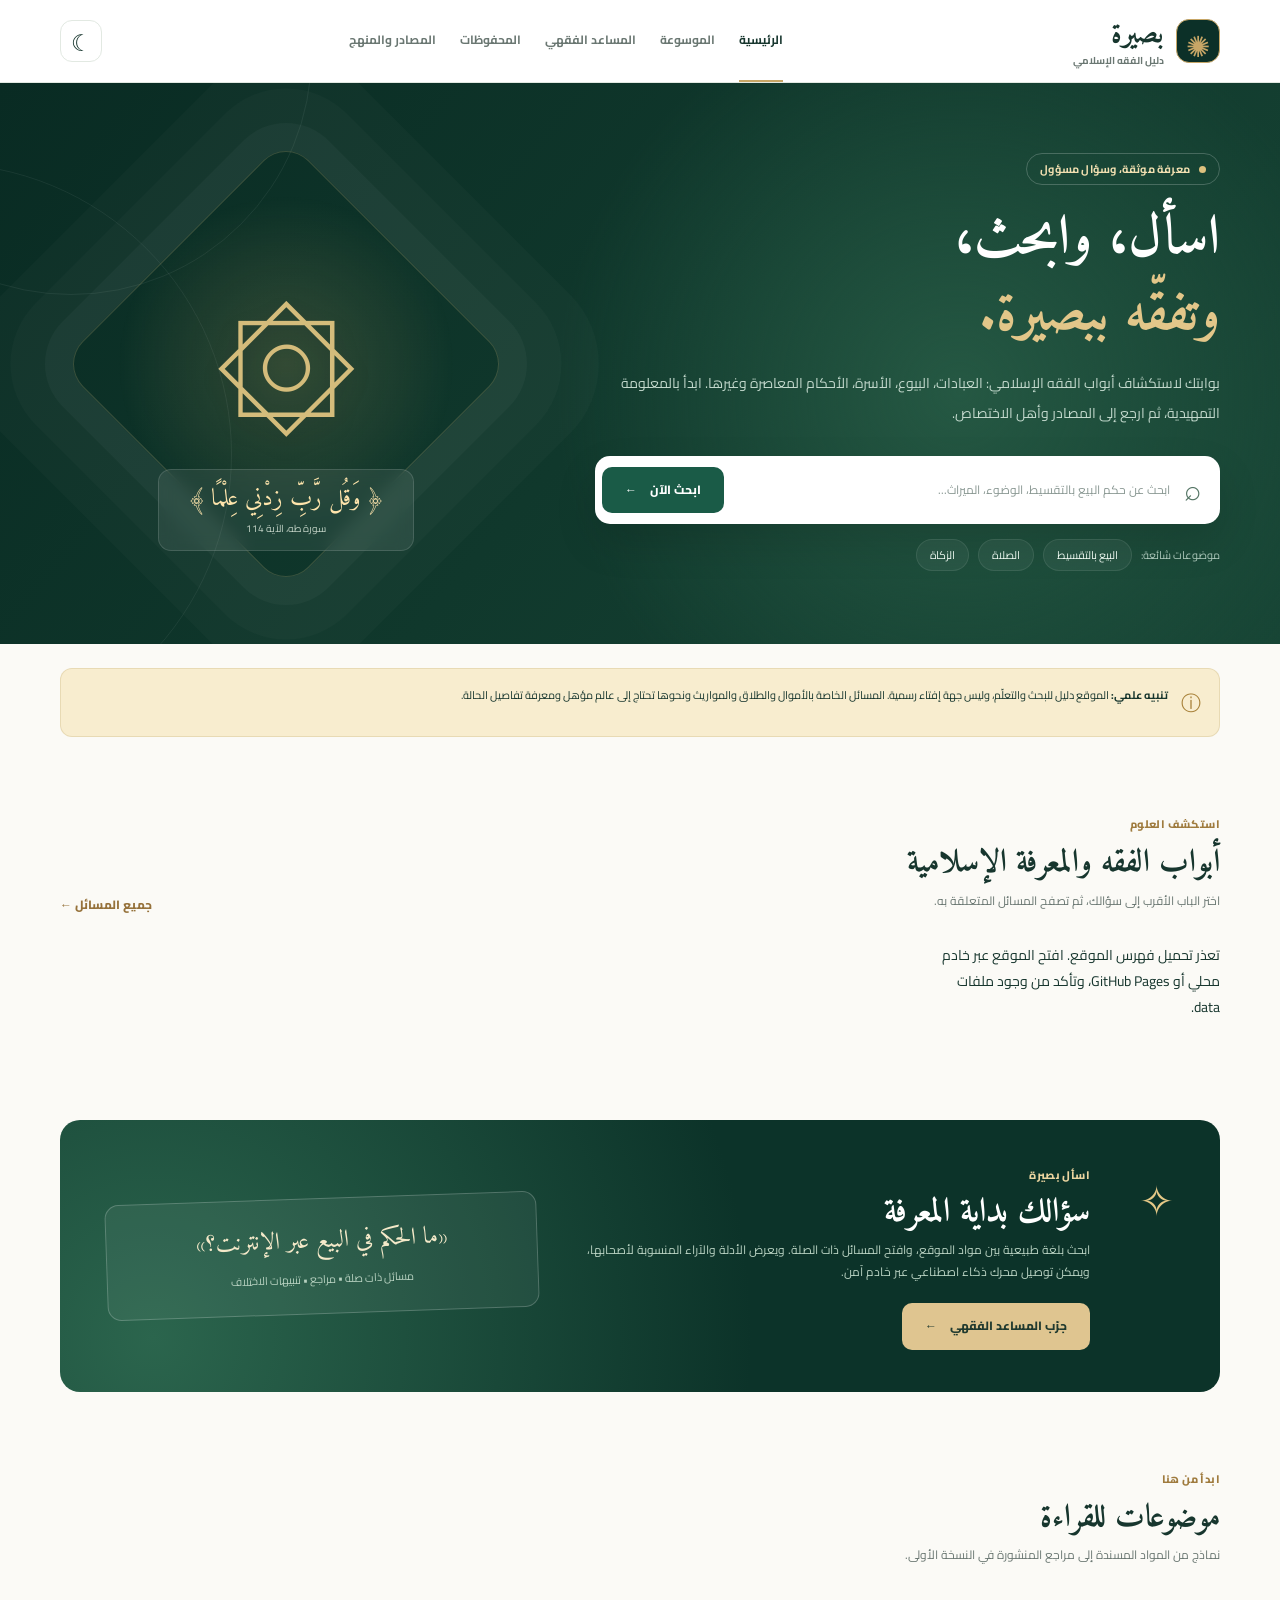
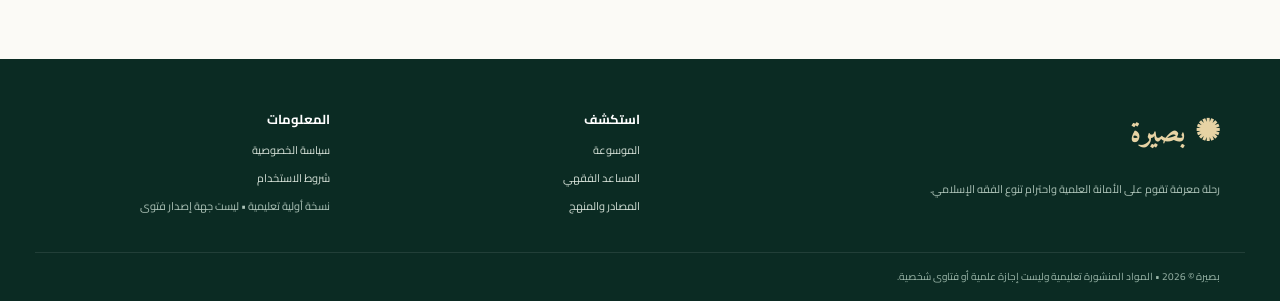
==== index.html @ 68ca1764 "Add files via upload" ====
<!doctype html>
<html lang="ar" dir="rtl">
<head>
  <meta charset="utf-8">
  <meta name="viewport" content="width=device-width,initial-scale=1,viewport-fit=cover">
  <meta name="description" content="بصيرة: فهرس معرفي منظم للمسائل الفقهية الإسلامية مع بحث ومساعد يستند إلى مواد الموقع، ومراجع للبحث العلمي.">
  <meta name="theme-color" content="#0c3028">
  <title>بصيرة | دليل الفقه الإسلامي</title>
  <link rel="icon" href="favicon.svg" type="image/svg+xml">
  <link rel="stylesheet" href="styles.css">
  <script src="config.js"></script>
  <script src="app.js" defer></script>
</head>
<body>
  <a class="skip" href="#main">انتقل للمحتوى</a>
  <header class="site-header">
    <div class="container header-inner">
      <a class="brand" href="#/home" aria-label="بصيرة، الصفحة الرئيسية"><span class="brand-symbol">✺</span><span class="brand-copy"><strong>بصيرة</strong><small>دليل الفقه الإسلامي</small></span></a>
      <nav class="desktop-nav" aria-label="القائمة الرئيسية">
        <a href="#/home" data-nav="home" class="active">الرئيسية</a>
        <a href="#/library" data-nav="library">الموسوعة</a>
        <a href="#/assistant" data-nav="assistant">المساعد الفقهي</a>
        <a href="#/bookmarks" data-nav="bookmarks">المحفوظات</a>
        <a href="#/references" data-nav="references">المصادر والمنهج</a>
      </nav>
      <div class="header-actions"><button id="themeToggle" class="icon-button" aria-label="تغيير المظهر" title="تغيير المظهر">☾</button><button id="mobileToggle" class="icon-button mobile-only" aria-label="فتح القائمة" aria-expanded="false">☰</button></div>
    </div>
    <nav id="mobileNav" class="mobile-nav container" aria-label="قائمة الهاتف" hidden>
      <a href="#/home">الرئيسية</a><a href="#/library">الموسوعة</a><a href="#/assistant">المساعد الفقهي</a><a href="#/bookmarks">المحفوظات</a><a href="#/references">المصادر والمنهج</a>
    </nav>
  </header>
  <main id="main" tabindex="-1">
    <section data-page="home">
      <div class="hero"><div class="container hero-layout"><div class="hero-copy">
        <div class="eyebrow"><span class="eyebrow-dot"></span> معرفة موثقة، وسؤال مسؤول</div>
        <h1>اسأل، وابحث، <span>وتفقّه ببصيرة.</span></h1>
        <p>بوابتك لاستكشاف أبواب الفقه الإسلامي: العبادات، البيوع، الأسرة، الأحكام المعاصرة وغيرها. ابدأ بالمعلومة التمهيدية، ثم ارجع إلى المصادر وأهل الاختصاص.</p>
        <form id="heroSearchForm" class="hero-search" role="search"><span class="search-mark">⌕</span><input id="heroSearch" placeholder="ابحث عن حكم البيع بالتقسيط، الوضوء، الميراث..." aria-label="البحث في المسائل"><button type="submit" class="button primary">ابحث الآن <span aria-hidden="true">←</span></button></form>
        <div class="hero-chips"><span>موضوعات شائعة:</span><button data-query="البيع بالتقسيط">البيع بالتقسيط</button><button data-query="الصلاة">الصلاة</button><button data-query="الزكاة">الزكاة</button></div>
      </div><div class="hero-art" aria-hidden="true"><div class="art-ornament"><div class="art-inner">۞</div></div><div class="art-verse"><span>﴿ وَقُل رَّبِّ زِدْنِي عِلْمًا ﴾</span><small>سورة طه، الآية 114</small></div></div></div></div>
      <div class="container">
        <div class="notice-banner"><span class="notice-icon">ⓘ</span><p><strong>تنبيه علمي:</strong> الموقع دليل للبحث والتعلّم، وليس جهة إفتاء رسمية. المسائل الخاصة بالأموال والطلاق والمواريث ونحوها تحتاج إلى عالم مؤهل ومعرفة تفاصيل الحالة.</p></div>
        <section class="section-pad" aria-labelledby="categoryTitle"><div class="section-head"><div><span class="section-kicker">استكشف العلوم</span><h2 id="categoryTitle">أبواب الفقه والمعرفة الإسلامية</h2><p>اختر الباب الأقرب إلى سؤالك، ثم تصفح المسائل المتعلقة به.</p></div><a class="text-link" href="#/library">جميع المسائل <span aria-hidden="true">←</span></a></div><div id="homeCategories" class="category-grid"></div></section>
        <section class="assistant-promo"><div class="promo-icon">✧</div><div><span class="section-kicker light">اسأل بصيرة</span><h2>سؤالك بداية المعرفة</h2><p>ابحث بلغة طبيعية بين مواد الموقع، وافتح المسائل ذات الصلة. ويعرض الأدلة والآراء المنسوبة لأصحابها، ويمكن توصيل محرك ذكاء اصطناعي عبر خادم آمن.</p><a href="#/assistant" class="button light-button">جرّب المساعد الفقهي <span aria-hidden="true">←</span></a></div><div class="promo-quote">«ما الحكم في البيع عبر الإنترنت؟»<div>مسائل ذات صلة • مراجع • تنبيهات الاختلاف</div></div></section>
        <section class="section-pad"><div class="section-head"><div><span class="section-kicker">ابدأ من هنا</span><h2>موضوعات للقراءة</h2><p>نماذج من المواد المسندة إلى مراجع المنشورة في النسخة الأولى.</p></div></div><div id="featuredTopics" class="topic-grid"></div></section>
      </div>
    </section>
    <section data-page="library" hidden><div class="page-banner container"><span class="section-kicker">المكتبة الفقهية</span><h1>تصفّح المسائل</h1><p>فهرس منظم حسب الأبواب. المواد المعلّمة «تمهيدي» تحتوي ملخصًا أوليًا، أما «فهرس» فهي عناوين لا تحتوي إجابات حتى تُوثّق وتُراجع علميًا.</p></div><div class="container library-layout"><aside class="library-sidebar"><div class="aside-title">الأبواب <button id="resetFilter">الكل</button></div><div id="libraryCategories" class="category-filter"></div></aside><div class="library-main"><div class="filter-panel"><div class="input-with-icon"><span>⌕</span><input id="librarySearch" type="search" placeholder="اكتب اسم المسألة أو كلمة من مضمونها..." aria-label="البحث في الفهرس"></div><div class="filter-line"><div id="libraryCount" class="result-count" aria-live="polite"></div><label for="statusFilter" class="select-label">نوع المادة <select id="statusFilter"><option value="all">الكل</option><option value="intro">مواد مسندة</option><option value="index">عناوين الفهرس</option></select></label></div></div><div id="libraryResults" class="topic-grid"></div><div id="libraryEmpty" class="empty-state" hidden><div>⌕</div><h3>لا توجد نتائج مطابقة</h3><p>جرّب كلمات أخرى أو تصفح الباب الأقرب.</p></div><div class="load-wrap"><button id="loadMore" class="button subtle">عرض المزيد من المسائل</button></div></div></div></section>
    <section data-page="assistant" hidden><div class="page-banner container"><span class="section-kicker">المساعد الفقهي</span><h1>اسأل بصيرة</h1><p>اكتب سؤالك باللغة العربية. المساعد لا يعرض جوابًا إلا مع مصدر قابل للتحقق، ويبين حدود ما يتوفر. ليس بديلًا عن الفتوى الشخصية.</p></div><div class="container chat-layout"><aside class="chat-side"><div class="side-card"><div class="side-card-icon">✦</div><h3>كيف تحصل على جواب أدق؟</h3><p>حدّد نوع المعاملة أو العبادة، وتفاصيلها المهمة، والمذهب الذي تريد الاطلاع عليه إن لزم.</p><div class="chat-rule">✓ إيراد روابط الأدلة المباشرة</div><div class="chat-rule">✓ التصريح بحدود المعلومات</div><div class="chat-rule">✓ نسبة أقوال العلماء لمصادرها</div></div><div class="side-card faint"><h3>مهم قبل الاعتماد</h3><p>القرارات في الطلاق والميراث والمعاملات المعقدة تحتاج إلى جهة إفتاء مختصة. لا تكتب بيانات شخصية حساسة في المحادثة.</p></div></aside><div class="chat-panel"><div class="chat-topbar"><div class="chat-identity"><span class="bot-avatar">✺</span><div><strong>مساعد بصيرة</strong><small id="assistantMode">البحث في فهرس الموقع</small></div></div><button id="clearChat" class="clear-button">مسح المحادثة</button></div><div id="chatMessages" class="chat-messages" aria-live="polite"><div class="chat-bubble bot"><div class="bubble-author">✺ بصيرة</div><p>السلام عليكم ورحمة الله وبركاته. اكتب سؤالك، وسأبحث لك في المسائل الموجودة في الموقع وأعرض ما يفيدك دون ادعاء إصدار فتوى.</p></div></div><div id="chatSuggestions" class="chat-suggestions"><button data-ask="ما ضوابط البيع عبر الإنترنت؟">ما ضوابط البيع عبر الإنترنت؟</button><button data-ask="ما معنى نواقض الوضوء؟">ما معنى نواقض الوضوء؟</button><button data-ask="كيف أبدأ فهم أحكام الزكاة؟">كيف أبدأ فهم أحكام الزكاة؟</button></div><form id="chatForm" class="chat-composer"><label class="sr-only" for="chatInput">اكتب سؤالك</label><textarea id="chatInput" rows="2" placeholder="مثال: أبيع سلعة عبر الإنترنت وأحصل المال عند التسليم، ما المسائل التي ينبغي أن أفهمها؟" required maxlength="1500"></textarea><button id="sendChat" class="send-button" type="submit" aria-label="إرسال السؤال">←</button></form><p class="chat-footnote">تنبيه: الإجابة تعليمية وليست فتوى شخصية. لا تشارك معلومات حساسة.</p></div></div></section>
    <section data-page="bookmarks" hidden><div class="page-banner container"><span class="section-kicker">مكتبتي</span><h1>المسائل المحفوظة</h1><p>تُخزَّن المفضلة على هذا الجهاز فقط، ولا تحتاج إلى إنشاء حساب.</p></div><div class="container section-pad"><div id="savedTopics" class="topic-grid"></div><div id="savedEmpty" class="empty-state"><div>♡</div><h3>ليس لديك مواد محفوظة بعد</h3><p>افتح أي موضوع واضغط «حفظ المسألة» للعودة إليه سريعًا.</p><a class="button primary" href="#/library">تصفح الموسوعة</a></div></div></section>
    <section data-page="references" hidden><div class="page-banner container"><span class="section-kicker">الأمانة العلمية</span><h1>المصادر والمنهج</h1><p>نريد بوابة تساعد على تعلّم الفقه وفهم الاختلاف والرجوع إلى أهل العلم، لا نظامًا يصدر أحكامًا دون دليل.</p></div><div class="container references-wrap"><section class="manifesto"><h2>كيف نتعامل مع المسائل الشرعية؟</h2><div class="principles"><article><span>01</span><h3>التمييز بين الفهرس والمقال</h3><p>عناوين الفهرس ليست إجابات. الملخصات المسندة بمراجع لا تتضمن تحقيقًا كاملًا للأدلة.</p></article><article><span>02</span><h3>احترام اختلاف المذاهب</h3><p>عند وجود خلاف معتبر، نوضحه بعد تحرير المادة علميًا بدل تقديم رأي واحد وكأنه محل إجماع.</p></article><article><span>03</span><h3>عدم اختلاق المصادر</h3><p>كل جواب منشور يظهر معه الدليل المحدد، واسم قائله أو مصدره، ورابط التحقق الأصلي. لا نختلق أقوال العلماء.</p></article><article><span>04</span><h3>فتوى الوقائع الخاصة</h3><p>الحكم على شخص أو عقد معيّن يحتاج إلى مفتي مؤهل ووقائع كاملة، وقد يستلزم الرجوع إلى قانون البلد.</p></article></div></section><section class="reference-section"><h2>مكتبات ومؤسسات للرجوع إليها</h2><p class="source-intro">تُعرض أدلة كل جواب من مصادرها المباشرة في صفحة المسألة والدردشة. أما الروابط التالية فهي مكتبات ومؤسسات للتوسع في البحث.</p><div class="sources-grid"><a href="https://bohoth.awqaf.gov.kw/ar/%D8%A7%D9%84%D9%85%D9%88%D8%B3%D9%88%D8%B9%D8%A9%20%D8%A7%D9%84%D9%81%D9%82%D9%87%D9%8A%D8%A9" target="_blank" rel="noopener noreferrer"><strong>الموسوعة الفقهية الكويتية</strong><span>وزارة الأوقاف والشؤون الإسلامية بالكويت</span><em>فتح المصدر ↗</em></a><a href="https://iifa-aifi.org/" target="_blank" rel="noopener noreferrer"><strong>مجمع الفقه الإسلامي الدولي</strong><span>قرارات واجتهادات جماعية في المسائل المعاصرة</span><em>فتح المصدر ↗</em></a><a href="https://www.dar-alifta.org/ar/" target="_blank" rel="noopener noreferrer"><strong>دار الإفتاء المصرية</strong><span>فتاوى منشورة وخدمات طلب الفتوى</span><em>فتح المصدر ↗</em></a><a href="https://habous.gov.ma/ar" target="_blank" rel="noopener noreferrer"><strong>وزارة الأوقاف المغربية</strong><span>مواد ومرجعيات علمية تتضمن المذهب المالكي</span><em>فتح المصدر ↗</em></a></div></section><section class="roadmap"><h2>ماذا بعد هذه النسخة؟</h2><p>إضافة نصوص محققة مع الإحالات المباشرة لصفحات المراجع، ومراجعة علمية متخصصة، وعرض الأقوال حسب المذهب، وفهرسة المصادر الأصلية، ولوحة تحكم لإدارة المحتوى.</p><p>يُمنع نسخ موسوعات أو كتب كاملة إلى قاعدة البيانات دون التحقق من تراخيصها وحقوق استخدامها.</p></section></div></section>
  </main>
  <div id="topicModal" class="modal-shell" hidden><div class="modal-backdrop" data-close-modal></div><article class="topic-modal" role="dialog" aria-modal="true" aria-labelledby="topicTitle"><button class="modal-close" id="closeTopic" aria-label="إغلاق">×</button><div id="topicDetail"></div></article></div>
  <footer class="footer"><div class="container footer-inner"><div><a href="#/home" class="footer-brand">✺ بصيرة</a><p>رحلة معرفة تقوم على الأمانة العلمية واحترام تنوع الفقه الإسلامي.</p></div><div><strong>استكشف</strong><a href="#/library">الموسوعة</a><a href="#/assistant">المساعد الفقهي</a><a href="#/references">المصادر والمنهج</a></div><div><strong>المعلومات</strong><a href="privacy.html">سياسة الخصوصية</a><a href="terms.html">شروط الاستخدام</a><small>نسخة أولية تعليمية • ليست جهة إصدار فتوى</small></div></div><div class="container footer-bottom">بصيرة © <span id="year"></span> • المواد المنشورة تعليمية وليست إجازة علمية أو فتاوى شخصية.</div></footer>
  <div id="toast" class="toast" role="status" aria-live="polite" hidden></div>
</body>
</html>
---- styles.css ----
@import url('https://fonts.googleapis.com/css2?family=Amiri:wght@400;700&family=Cairo:wght@400;500;600;700;800&display=swap');
:root{--ink:#17362e;--muted:#6a7772;--paper:#fbfaf6;--surface:#fff;--soft:#f1f4ee;--edge:#e2e9e2;--deep:#0c3028;--deep2:#174839;--gold:#c7a666;--glow:#f8edcf;--shadow:0 15px 50px rgba(13,54,42,.07);--font:'Cairo',Tahoma,Arial,sans-serif;color-scheme:light}
:root[data-theme="dark"]{--ink:#edf3ed;--muted:#9eafa5;--paper:#0d1815;--surface:#182721;--soft:#1b3028;--edge:#2d473b;--deep:#09251e;--deep2:#143d31;--gold:#e5c687;--glow:#35402d;--shadow:0 18px 45px rgba(0,0,0,.19);color-scheme:dark}
*{box-sizing:border-box}html{scroll-behavior:smooth}body{margin:0;color:var(--ink);background:var(--paper);font-family:var(--font);font-size:14px;line-height:1.85}button,input,textarea,select{font:inherit}button{cursor:pointer}a{color:inherit;text-decoration:none}a:hover{color:var(--gold)}button:focus-visible,a:focus-visible,input:focus-visible,textarea:focus-visible,select:focus-visible{outline:3px solid #c6a75b;outline-offset:3px}.container{max-width:1210px;margin:auto;padding-inline:25px}.skip{position:absolute;inset-inline-start:5px;top:-80px;z-index:99;background:var(--surface);padding:9px}.skip:focus{top:5px}.sr-only{position:absolute;width:1px;height:1px;overflow:hidden;clip:rect(0,0,0,0);white-space:nowrap}.site-header{background:var(--surface);border-bottom:1px solid var(--edge);position:sticky;top:0;z-index:30}.header-inner{height:82px;display:flex;align-items:center;justify-content:space-between;gap:25px}.brand{display:flex;align-items:center;gap:12px;min-width:190px}.brand-symbol{display:grid;place-items:center;width:44px;height:44px;border:1.5px solid var(--gold);border-radius:13px;color:var(--gold);background:var(--deep);font-size:29px}.brand-copy{display:grid;line-height:1.35}.brand-copy strong{font-family:Amiri,serif;font-size:29px}.brand-copy small{font-size:10px;color:var(--muted);font-weight:700}.desktop-nav{display:flex;align-items:center;gap:24px;height:100%}.desktop-nav a{height:100%;display:flex;align-items:center;color:var(--muted);font-weight:700;font-size:12px;border-bottom:2px solid transparent;white-space:nowrap}.desktop-nav a:hover,.desktop-nav a.active{color:var(--ink);border-color:var(--gold)}.header-actions{display:flex;gap:8px}.icon-button{width:42px;height:42px;border:1px solid var(--edge);background:var(--surface);color:var(--ink);border-radius:12px;font-size:23px}.mobile-only,.mobile-nav{display:none}.hero{background:radial-gradient(circle at 75% 55%,#255843 0%,transparent 40%),linear-gradient(130deg,#092b23,#174535);color:#fff;overflow:hidden;position:relative}.hero:before,.hero:after{content:'';position:absolute;border:1px solid #ffffff10;border-radius:100%;width:480px;height:480px;top:-270px;left:-170px}.hero:after{width:580px;height:580px;top:80px;left:-350px}.hero-layout{display:grid;grid-template-columns:minmax(0,1.2fr) minmax(300px,.8fr);min-height:515px;align-items:center;gap:30px;position:relative}.hero-copy{padding-block:70px 73px;position:relative;z-index:1}.eyebrow{display:inline-flex;gap:9px;align-items:center;border:1px solid #ffffff35;color:#f2e0b1;border-radius:50px;padding:5px 13px;font-size:11px;font-weight:700;letter-spacing:.2px}.eyebrow-dot{width:7px;height:7px;background:#ddc17e;border-radius:50%}.hero h1{font:700 clamp(40px,4.3vw,67px)/1.38 Amiri,serif;margin:17px 0 12px}.hero h1 span{color:#e2c689;display:block}.hero-copy>p{color:#c2d8cc;max-width:620px;font-size:14px;line-height:2.15;margin-bottom:28px}.hero-search{display:flex;align-items:center;background:#fff;border-radius:15px;padding:7px 9px 7px 7px;box-shadow:0 18px 40px #0002;max-width:625px}.hero-search .search-mark{color:#557565;font-size:29px;margin-inline:10px 4px}.hero-search input{border:0;outline:0;min-width:0;flex:1;color:#17362e;font-size:12px;padding:10px}.hero-search input::placeholder{color:#8a9893}.button{display:inline-flex;align-items:center;justify-content:center;gap:13px;padding:11px 22px;border-radius:10px;font-size:12px;font-weight:800;border:1px solid transparent;min-height:44px;white-space:nowrap}.button.primary{color:#fff;background:#1a5b47}.button.primary:hover{background:#0e4134;color:#fff}.hero-chips{margin-top:15px;display:flex;align-items:center;gap:9px;flex-wrap:wrap;color:#adc8bb;font-size:11px}.hero-chips button{border:1px solid #6386784d;border-radius:20px;background:#ffffff0d;padding:5px 13px;color:#ecf7ef;font-size:11px}.hero-chips button:hover{border-color:var(--gold)}.hero-art{min-height:390px;position:relative;display:grid;place-items:center}.art-ornament{width:min(320px,82%);aspect-ratio:1;border:1px solid #e4ca8b35;border-radius:32px;transform:rotate(45deg);display:grid;place-items:center;box-shadow:0 0 0 28px #ffffff08,0 0 0 60px #ffffff05,0 0 0 90px #ffffff05;background:radial-gradient(circle,#dfbc7430,transparent 75%)}.art-inner{font-size:145px;color:#d4bc7b;transform:rotate(-45deg);text-shadow:0 10px 25px #0002}.art-verse{position:absolute;bottom:8px;text-align:center;background:#ffffff13;border:1px solid #ffffff22;backdrop-filter:blur(8px);border-radius:13px;padding:11px 28px;display:grid;gap:3px}.art-verse span{font:24px/1.5 Amiri,serif;color:#ffe5ac}.art-verse small{font-size:10px;color:#c4d4c7}.notice-banner{margin-top:24px;padding:15px 18px;display:flex;align-items:flex-start;gap:13px;background:var(--glow);border:1px solid #bba66a44;border-radius:12px;color:var(--ink)}.notice-icon{font-size:20px;color:#a78038}.notice-banner p{margin:0;font-size:11px;line-height:2}.section-pad{padding-block:74px 27px}.section-head{display:flex;align-items:end;justify-content:space-between;gap:20px;margin-bottom:27px}.section-kicker{font-size:11px;color:#9f7b3e;font-weight:800;letter-spacing:.4px}.section-kicker.light{color:#ecd5a0}.section-head h2,.reference-section h2,.manifesto h2,.roadmap h2{font:700 32px/1.4 Amiri,serif;margin:4px 0 4px}.section-head p,.page-banner p{color:var(--muted);font-size:12px;margin:4px 0}.text-link{font-weight:800;color:#96723b;font-size:12px;white-space:nowrap}.category-grid{display:grid;grid-template-columns:repeat(4,minmax(0,1fr));gap:15px}.category-card{border:1px solid var(--edge);background:var(--surface);border-radius:17px;padding:20px 20px 17px;display:flex;align-items:flex-start;gap:13px;text-align:right;min-height:111px;transition:transform .2s,box-shadow .2s,border-color .2s;box-shadow:0 5px 20px rgba(20,60,40,.025)}.category-card:hover{transform:translateY(-3px);border-color:#b8ae88;box-shadow:var(--shadow)}.category-icon{background:#e9f3eb;color:#296f50;width:47px;height:47px;border-radius:13px;display:grid;place-items:center;font-size:21px;flex:0 0 auto}.category-card:nth-child(4n+2) .category-icon{background:#f7efdf;color:#a8803c}.category-card:nth-child(4n+3) .category-icon{background:#e9edf8;color:#5c7298}.category-card:nth-child(4n+4) .category-icon{background:#f8eae7;color:#9a625a}.category-title{font-weight:800;font-size:13px;display:block;line-height:1.7}.category-sub{font-size:10px;color:var(--muted);display:block;line-height:1.7}.category-count{display:block;font-size:10px;color:#a18a5f;margin-top:6px}.assistant-promo{margin-top:72px;display:grid;grid-template-columns:60px 1.1fr .9fr;gap:24px;align-items:center;padding:42px 46px;border-radius:20px;background:radial-gradient(circle at 8% 80%,#2b654d,#0c3329 55%);color:white;overflow:hidden}.promo-icon{font-size:42px;color:#e6c987;align-self:start}.assistant-promo h2{font:700 34px/1.3 Amiri,serif;margin:3px 0}.assistant-promo p{font-size:12px;color:#b9d2c2;max-width:520px;margin:4px 0 20px}.light-button{background:#dfc590;color:#203a2f}.light-button:hover{background:#fff1d0;color:#203a2f}.promo-quote{border:1px solid #ffffff35;background:#ffffff0e;padding:24px;border-radius:14px;text-align:center;font:24px/1.5 Amiri,serif;color:#f4e9c9;transform:rotate(-2deg)}.promo-quote div{font:11px var(--font);color:#b7d1c0;margin-top:10px}.topic-grid{display:grid;grid-template-columns:repeat(3,minmax(0,1fr));gap:16px}.topic-card{border:1px solid var(--edge);background:var(--surface);border-radius:15px;padding:22px;min-height:205px;display:flex;flex-direction:column;gap:8px;transition:border-color .2s,transform .2s}.topic-card:hover{transform:translateY(-2px);border-color:#c5b68b}.topic-top{display:flex;justify-content:space-between;gap:7px;align-items:center}.topic-category{color:#8d784e;font-size:10px;font-weight:800}.status{display:inline-flex;align-items:center;padding:2px 9px;border-radius:15px;font-size:10px;font-weight:700;background:var(--soft);color:var(--muted)}.status.intro{color:#2d7651;background:#eaf5ec}.topic-card h3{font-size:15px;line-height:1.7;margin:2px 0 0}.topic-card p{font-size:11px;color:var(--muted);margin:0;line-height:2;flex:1}.topic-card-bottom{display:flex;justify-content:space-between;align-items:center;padding-top:8px}.topic-open{border:0;background:transparent;color:#856733;font-weight:800;padding:0;font-size:11px}.bookmark-button{border:1px solid var(--edge);color:var(--muted);background:transparent;border-radius:9px;font-size:20px;line-height:1;width:32px;height:30px}.bookmark-button.saved{background:#f9edce;border-color:#e8cc89;color:#9f7629}.page-banner{padding-block:45px 32px}.page-banner h1{font:700 46px/1.2 Amiri,serif;margin:5px 0 8px}.page-banner p{max-width:790px;line-height:2}.library-layout{display:grid;grid-template-columns:239px minmax(0,1fr);gap:28px;padding-bottom:80px}.library-sidebar{align-self:start;position:sticky;top:110px;border:1px solid var(--edge);background:var(--surface);border-radius:15px;padding:19px 12px;max-height:calc(100vh - 130px);overflow-y:auto}.aside-title{padding:0 11px 12px;font-weight:800;display:flex;justify-content:space-between;border-bottom:1px solid var(--edge)}.aside-title button{border:0;background:none;color:#92733e;font-size:11px}.category-filter{display:grid;gap:4px;padding-top:11px}.category-filter button{display:flex;justify-content:space-between;gap:10px;width:100%;border:0;background:transparent;color:var(--muted);padding:8px 12px;border-radius:10px;text-align:right;font-size:11px;font-weight:700}.category-filter button:hover,.category-filter button.active{background:var(--soft);color:var(--ink)}.filter-panel{padding:18px;background:var(--surface);border:1px solid var(--edge);border-radius:15px;margin-bottom:20px}.input-with-icon{display:flex;align-items:center;gap:12px;border:1px solid var(--edge);border-radius:11px;padding:5px 13px}.input-with-icon span{font-size:23px;color:var(--muted)}.input-with-icon input{border:0;background:transparent;outline:none;width:100%;padding:8px 0;color:var(--ink);font-size:12px}.filter-line{display:flex;justify-content:space-between;align-items:center;margin-top:10px;gap:9px}.result-count{font-size:11px;color:var(--muted)}.select-label{font-size:11px;color:var(--muted)}.select-label select{border:1px solid var(--edge);background:var(--surface);color:var(--ink);padding:6px;border-radius:7px}.library-main .topic-grid{grid-template-columns:repeat(2,minmax(0,1fr))}.load-wrap{text-align:center;padding:26px 0}.button.subtle{background:var(--surface);border-color:var(--edge);color:var(--ink)}.button.subtle:hover{background:var(--soft)}.empty-state{text-align:center;padding:65px 20px;border:1px dashed var(--edge);border-radius:16px;background:var(--surface);grid-column:1/-1}.empty-state>div{font-size:55px;color:var(--gold)}.empty-state h3{margin:0;font-size:20px}.empty-state p{color:var(--muted);font-size:12px}.chat-layout{display:grid;grid-template-columns:260px minmax(0,1fr);gap:25px;padding-bottom:75px;align-items:start}.side-card{background:var(--surface);border:1px solid var(--edge);border-radius:16px;padding:23px;margin-bottom:16px}.side-card-icon{font-size:34px;color:var(--gold)}.side-card h3{margin:5px 0 8px;font-size:15px}.side-card p{font-size:11px;color:var(--muted);line-height:2}.chat-rule{border-top:1px solid var(--edge);padding:9px 0 2px;font-size:11px;color:#318058}.side-card.faint{background:var(--soft)}.chat-panel{background:var(--surface);border:1px solid var(--edge);border-radius:17px;overflow:hidden;min-height:600px;display:flex;flex-direction:column;box-shadow:var(--shadow)}.chat-topbar{display:flex;justify-content:space-between;align-items:center;padding:16px 22px;border-bottom:1px solid var(--edge)}.chat-identity{display:flex;align-items:center;gap:11px}.bot-avatar{background:var(--deep);color:var(--gold);width:40px;height:40px;border-radius:13px;display:grid;place-items:center;font-size:25px}.chat-identity strong{display:block;font-size:13px}.chat-identity small{font-size:10px;color:var(--muted)}.clear-button{border:1px solid var(--edge);background:var(--surface);color:var(--muted);border-radius:8px;padding:6px 12px;font-size:10px}.chat-messages{padding:23px;display:flex;flex-direction:column;gap:17px;flex:1;height:405px;min-height:310px;overflow:auto}.chat-bubble{max-width:87%;border:1px solid var(--edge);border-radius:14px 3px 14px 14px;padding:13px 16px;background:var(--soft);align-self:flex-start;overflow-wrap:anywhere;font-size:12px;line-height:2}.chat-bubble p{margin:4px 0;white-space:pre-wrap}.chat-bubble.user{align-self:flex-end;background:var(--deep2);border-color:var(--deep2);color:#fff;border-radius:3px 14px 14px 14px}.bubble-author{font-size:10px;font-weight:800;color:#9b7b3e}.chat-bubble.user .bubble-author{color:#d9cb9c}.chat-links{display:flex;flex-direction:column;gap:6px;margin-top:10px;border-top:1px solid var(--edge);padding-top:9px}.chat-links button{background:var(--surface);color:var(--ink);border:1px solid var(--edge);text-align:right;font-size:11px;padding:7px 10px;border-radius:8px}.chat-links button:hover{border-color:var(--gold)}.chat-suggestions{display:flex;gap:7px;flex-wrap:wrap;padding:5px 23px 12px}.chat-suggestions button{background:var(--soft);border:1px solid var(--edge);border-radius:25px;padding:6px 13px;color:var(--muted);font-size:10px}.chat-composer{margin:0 22px;display:flex;align-items:end;border:1px solid var(--edge);border-radius:13px;padding:7px;gap:9px}.chat-composer textarea{flex:1;min-width:0;max-height:150px;resize:vertical;background:transparent;color:var(--ink);border:0;outline:0;padding:8px;line-height:1.8;font-size:11px}.send-button{width:41px;height:41px;border:0;border-radius:9px;background:#176146;color:#fff;font-size:22px}.send-button:disabled{opacity:.5;cursor:wait}.chat-footnote{text-align:center;color:var(--muted);font-size:10px;margin:9px 0 13px}.references-wrap{padding-bottom:80px}.manifesto{border:1px solid var(--edge);background:var(--surface);border-radius:17px;padding:27px}.principles{display:grid;grid-template-columns:repeat(4,minmax(0,1fr));gap:14px}.principles article{background:var(--soft);border-radius:12px;padding:17px}.principles article>span{font-weight:800;color:#a98a4b;font-size:12px}.principles h3{font-size:12px;margin:9px 0 4px}.principles p{font-size:11px;color:var(--muted);margin:0}.reference-section,.roadmap{margin-top:45px}.source-intro{color:var(--muted);font-size:11px}.sources-grid{display:grid;grid-template-columns:repeat(2,minmax(0,1fr));gap:15px;margin-top:15px}.sources-grid a{border:1px solid var(--edge);background:var(--surface);border-radius:13px;padding:20px;display:grid;gap:8px}.sources-grid strong{font-size:14px}.sources-grid span{font-size:11px;color:var(--muted)}.sources-grid em{font-style:normal;color:#a78343;font-size:11px;font-weight:800}.roadmap{padding:24px;border-radius:14px;background:var(--soft)}.roadmap p{font-size:12px;color:var(--muted)}.modal-shell{position:fixed;inset:0;z-index:60;display:flex;align-items:center;justify-content:center;padding:20px}.modal-shell[hidden]{display:none}.modal-backdrop{position:absolute;inset:0;background:#091912b9;backdrop-filter:blur(3px)}.topic-modal{position:relative;max-width:710px;width:100%;max-height:89vh;overflow-y:auto;background:var(--surface);border:1px solid var(--edge);border-radius:19px;box-shadow:0 30px 120px #0007;padding:35px 40px}.modal-close{position:absolute;top:14px;inset-inline-end:17px;background:var(--soft);color:var(--ink);border:1px solid var(--edge);border-radius:10px;width:36px;height:36px;font-size:24px}.modal-meta{color:#a1844a;font-size:11px;font-weight:800}.topic-modal h2{font:700 38px Amiri,serif;margin:10px 0}.modal-block{border-top:1px solid var(--edge);padding-top:17px;margin-top:19px}.modal-block h3{font-size:14px;margin:0 0 6px}.modal-block p{font-size:12px;color:var(--muted);line-height:2.2;margin:0}.modal-note{margin-top:16px;padding:12px 15px;background:var(--glow);border-radius:9px;color:var(--ink);font-size:11px}.modal-actions{display:flex;flex-wrap:wrap;gap:9px;margin-top:23px}.footer{margin-top:35px;background:#0b2b23;color:#d6e1d8;padding-top:48px}.footer-inner{display:grid;grid-template-columns:2fr 1fr 1fr;gap:40px}.footer-inner>div{display:flex;flex-direction:column;align-items:flex-start;gap:8px}.footer-brand{font:700 30px Amiri,serif;color:#e7d3a4}.footer-inner p,.footer-inner small{font-size:11px;color:#adc3b8}.footer-inner strong{font-size:13px;color:#fff}.footer-inner a:not(.footer-brand){font-size:11px}.footer-bottom{border-top:1px solid #ffffff18;margin-top:35px;padding-block:15px;font-size:10px;color:#9db8ab}.toast{position:fixed;bottom:24px;left:25px;background:var(--deep);color:#fff;padding:11px 19px;z-index:90;border-radius:9px;font-size:12px;box-shadow:var(--shadow)}
@media(max-width:1090px){.desktop-nav{gap:14px}.desktop-nav a{font-size:11px}.category-grid{grid-template-columns:repeat(3,1fr)}.principles{grid-template-columns:repeat(2,1fr)}}
@media(max-width:800px){.container{padding-inline:18px}.header-inner{height:67px}.desktop-nav{display:none}.mobile-only{display:block}.mobile-nav:not([hidden]){display:grid;grid-template-columns:repeat(2,1fr);padding-bottom:14px;gap:5px}.mobile-nav a{font-size:12px;padding:8px;border-radius:6px;color:var(--muted);background:var(--soft)}.hero-layout{grid-template-columns:1fr;min-height:auto}.hero-copy{padding-block:60px}.hero-art{display:none}.category-grid{grid-template-columns:repeat(2,1fr)}.topic-grid,.library-main .topic-grid{grid-template-columns:repeat(2,1fr)}.assistant-promo{grid-template-columns:44px 1fr;padding:28px 25px}.promo-quote{display:none}.library-layout{grid-template-columns:1fr}.library-sidebar{position:static;max-height:none}.category-filter{display:flex;overflow:auto;white-space:nowrap}.category-filter button{width:auto;flex:0 0 auto}.chat-layout{grid-template-columns:1fr}.chat-side{display:none}.chat-panel{min-height:570px}}
@media(max-width:570px){.hero h1{font-size:43px}.hero-copy>p{font-size:12px}.hero-search{flex-wrap:wrap;gap:2px}.hero-search input{flex-basis:70%;font-size:11px}.hero-search .button{width:100%;margin-top:2px}.section-pad{padding-top:48px}.section-head{align-items:start}.section-head h2{font-size:28px}.category-grid,.topic-grid,.library-main .topic-grid,.sources-grid,.principles{grid-template-columns:1fr}.category-card{min-height:92px;padding:15px}.assistant-promo{grid-template-columns:1fr;gap:3px}.promo-icon{display:none}.footer-inner{grid-template-columns:1fr 1fr;gap:25px}.footer-inner>div:first-child{grid-column:1/-1}.page-banner h1{font-size:38px}.filter-line{align-items:start;flex-direction:column}.topic-modal{padding:28px 22px}.chat-topbar{padding:12px}.chat-messages{padding:14px}.chat-bubble{max-width:95%}.chat-suggestions{padding:5px 12px 12px}.chat-composer{margin-inline:12px}.chat-footnote{padding-inline:15px}}
@media(prefers-reduced-motion:reduce){*,*:before,*:after{scroll-behavior:auto!important;transition:none!important}}
/* Verifiable and prominently linked citations */
.source-explainer{margin-bottom:12px!important}.source-list{display:grid;gap:12px;margin-top:13px}.source-item{padding:15px 17px;border-radius:12px;background:var(--soft);border:1px solid var(--edge)}.source-type{display:inline-block;font-size:10px;font-weight:800;color:#a37b39;margin-bottom:5px}.source-item strong{display:block;font-size:13px}.source-item .source-quote{font-size:15px;font-family:Amiri,serif;line-height:1.9;color:var(--ink);margin:8px 0}.source-item .source-citation{font-size:10px;color:var(--muted);margin-bottom:9px}.source-item a{font-size:11px;font-weight:800;color:#947235;text-decoration:underline;text-underline-offset:3px}.chat-links a.chat-source{color:#9e7740;background:var(--surface);border:1px dashed var(--edge);padding:6px 10px;border-radius:7px;font-size:10px;text-decoration:underline;text-underline-offset:3px}.source-item a:hover,.chat-links a:hover{color:var(--ink)}
.card-source{font-size:10px;line-height:1.7;color:#a27a41;text-decoration:underline;text-underline-offset:2px;display:block}.card-source:hover{color:var(--ink)}
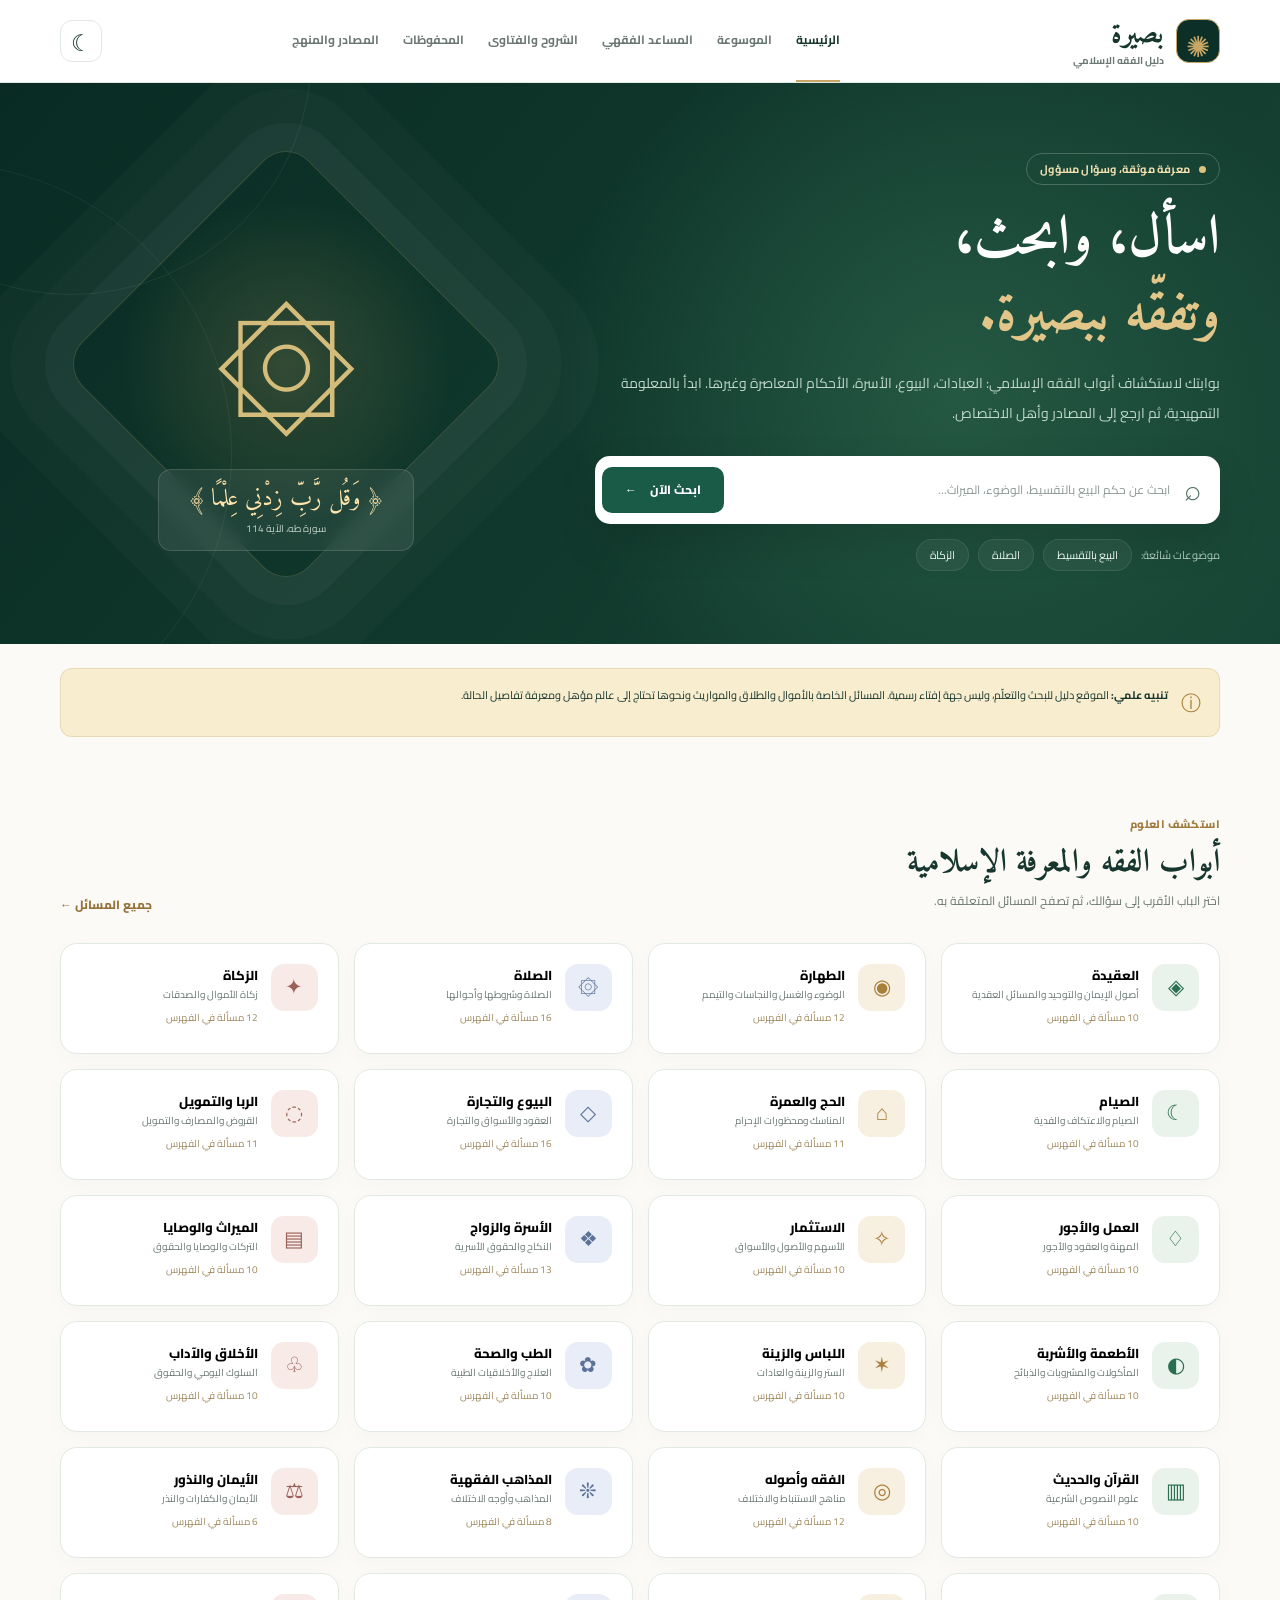
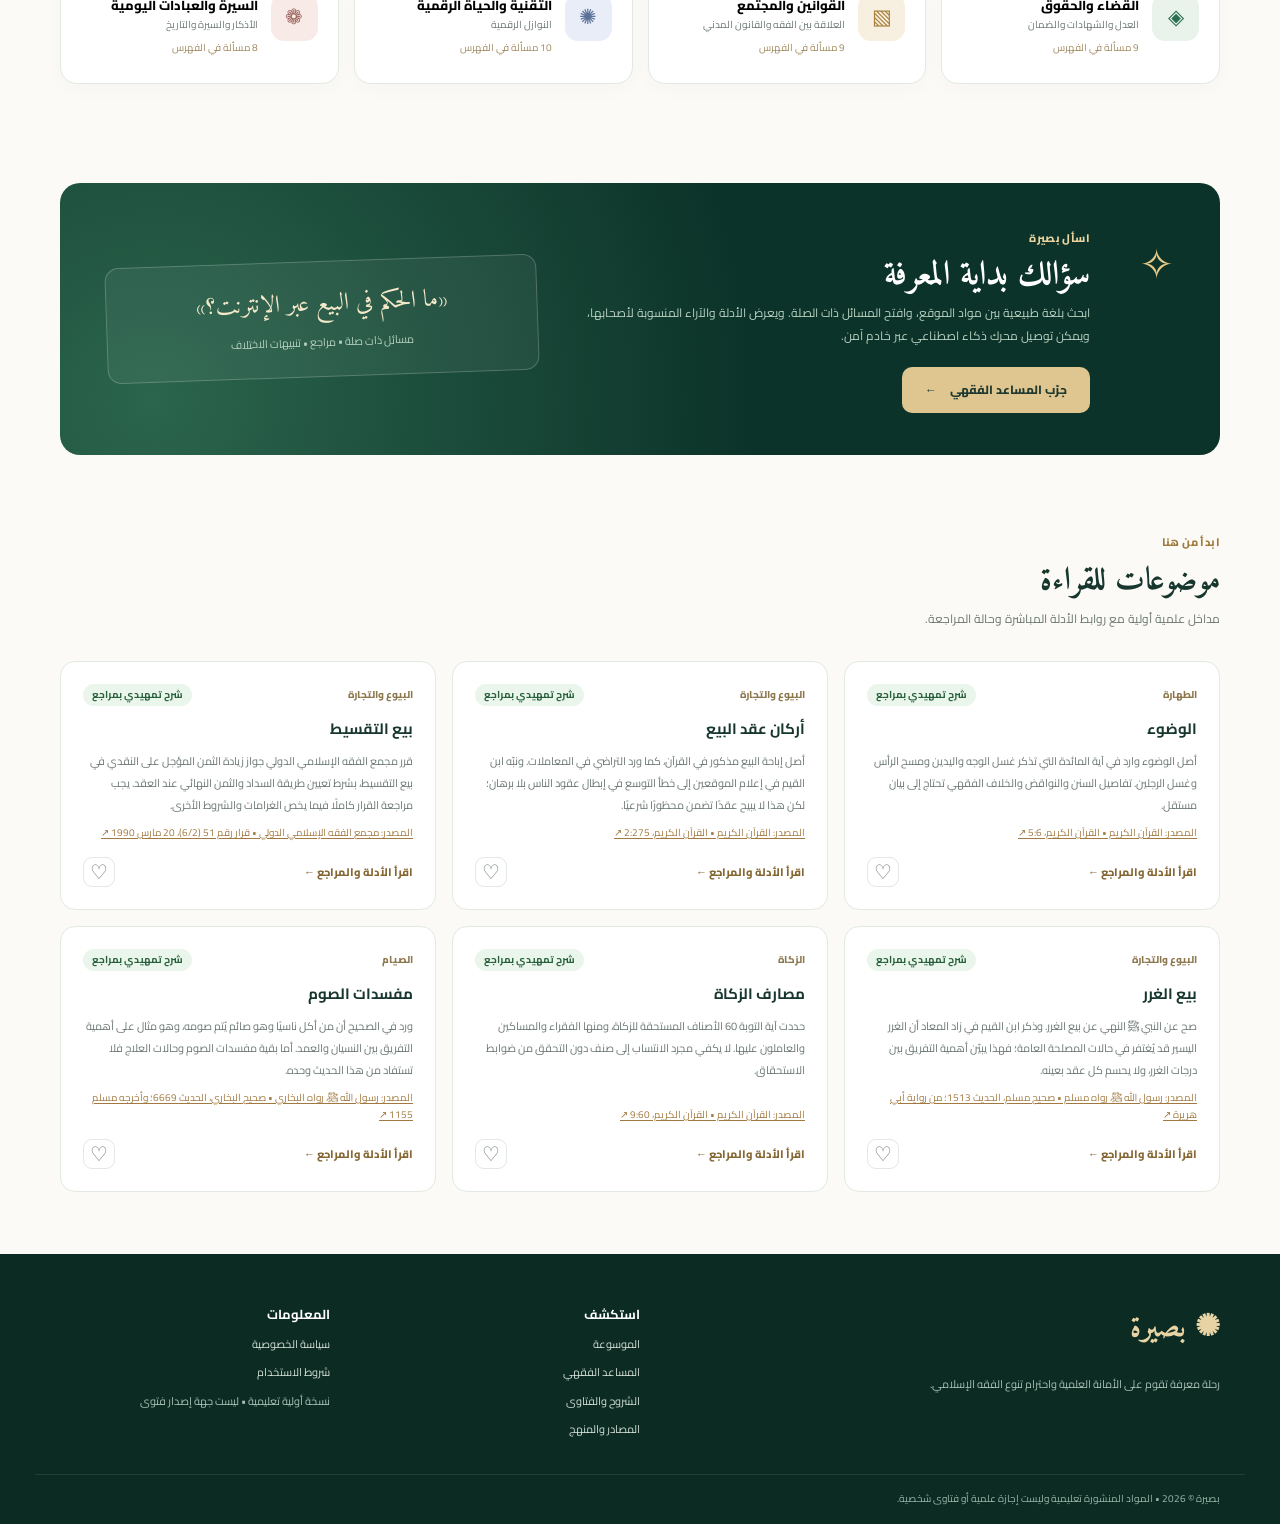
==== commit 7fb48864: "basira_fiqh_v2_flat" ====
--- a/index.html
+++ b/index.html
@@ -3,7 +3,7 @@
 <head>
   <meta charset="utf-8">
   <meta name="viewport" content="width=device-width,initial-scale=1,viewport-fit=cover">
-  <meta name="description" content="بصيرة: فهرس معرفي منظم للمسائل الفقهية الإسلامية مع بحث ومساعد يستند إلى مواد الموقع، ومراجع للبحث العلمي.">
+  <meta name="description" content="بصيرة: فهرس معرفي منظم للمسائل الفقهية الإسلامية مع أبواب الفقه والشروح والمصادر ومساعد يبحث في المراجع الموثوقة.">
   <meta name="theme-color" content="#0c3028">
   <title>بصيرة | دليل الفقه الإسلامي</title>
   <link rel="icon" href="favicon.svg" type="image/svg+xml">
@@ -19,14 +19,14 @@
       <nav class="desktop-nav" aria-label="القائمة الرئيسية">
         <a href="#/home" data-nav="home" class="active">الرئيسية</a>
         <a href="#/library" data-nav="library">الموسوعة</a>
-        <a href="#/assistant" data-nav="assistant">المساعد الفقهي</a>
+        <a href="#/assistant" data-nav="assistant">المساعد الفقهي</a><a href="#/guides" data-nav="guides">الشروح والفتاوى</a>
         <a href="#/bookmarks" data-nav="bookmarks">المحفوظات</a>
         <a href="#/references" data-nav="references">المصادر والمنهج</a>
       </nav>
       <div class="header-actions"><button id="themeToggle" class="icon-button" aria-label="تغيير المظهر" title="تغيير المظهر">☾</button><button id="mobileToggle" class="icon-button mobile-only" aria-label="فتح القائمة" aria-expanded="false">☰</button></div>
     </div>
     <nav id="mobileNav" class="mobile-nav container" aria-label="قائمة الهاتف" hidden>
-      <a href="#/home">الرئيسية</a><a href="#/library">الموسوعة</a><a href="#/assistant">المساعد الفقهي</a><a href="#/bookmarks">المحفوظات</a><a href="#/references">المصادر والمنهج</a>
+      <a href="#/home">الرئيسية</a><a href="#/library">الموسوعة</a><a href="#/assistant">المساعد الفقهي</a><a href="#/guides">الشروح والفتاوى</a><a href="#/bookmarks">المحفوظات</a><a href="#/references">المصادر والمنهج</a>
     </nav>
   </header>
   <main id="main" tabindex="-1">
@@ -42,16 +42,31 @@
         <div class="notice-banner"><span class="notice-icon">ⓘ</span><p><strong>تنبيه علمي:</strong> الموقع دليل للبحث والتعلّم، وليس جهة إفتاء رسمية. المسائل الخاصة بالأموال والطلاق والمواريث ونحوها تحتاج إلى عالم مؤهل ومعرفة تفاصيل الحالة.</p></div>
         <section class="section-pad" aria-labelledby="categoryTitle"><div class="section-head"><div><span class="section-kicker">استكشف العلوم</span><h2 id="categoryTitle">أبواب الفقه والمعرفة الإسلامية</h2><p>اختر الباب الأقرب إلى سؤالك، ثم تصفح المسائل المتعلقة به.</p></div><a class="text-link" href="#/library">جميع المسائل <span aria-hidden="true">←</span></a></div><div id="homeCategories" class="category-grid"></div></section>
         <section class="assistant-promo"><div class="promo-icon">✧</div><div><span class="section-kicker light">اسأل بصيرة</span><h2>سؤالك بداية المعرفة</h2><p>ابحث بلغة طبيعية بين مواد الموقع، وافتح المسائل ذات الصلة. ويعرض الأدلة والآراء المنسوبة لأصحابها، ويمكن توصيل محرك ذكاء اصطناعي عبر خادم آمن.</p><a href="#/assistant" class="button light-button">جرّب المساعد الفقهي <span aria-hidden="true">←</span></a></div><div class="promo-quote">«ما الحكم في البيع عبر الإنترنت؟»<div>مسائل ذات صلة • مراجع • تنبيهات الاختلاف</div></div></section>
-        <section class="section-pad"><div class="section-head"><div><span class="section-kicker">ابدأ من هنا</span><h2>موضوعات للقراءة</h2><p>نماذج من المواد المسندة إلى مراجع المنشورة في النسخة الأولى.</p></div></div><div id="featuredTopics" class="topic-grid"></div></section>
+        <section class="section-pad"><div class="section-head"><div><span class="section-kicker">ابدأ من هنا</span><h2>موضوعات للقراءة</h2><p>مداخل علمية أولية مع روابط الأدلة المباشرة وحالة المراجعة.</p></div></div><div id="featuredTopics" class="topic-grid"></div></section>
       </div>
     </section>
     <section data-page="library" hidden><div class="page-banner container"><span class="section-kicker">المكتبة الفقهية</span><h1>تصفّح المسائل</h1><p>فهرس منظم حسب الأبواب. المواد المعلّمة «تمهيدي» تحتوي ملخصًا أوليًا، أما «فهرس» فهي عناوين لا تحتوي إجابات حتى تُوثّق وتُراجع علميًا.</p></div><div class="container library-layout"><aside class="library-sidebar"><div class="aside-title">الأبواب <button id="resetFilter">الكل</button></div><div id="libraryCategories" class="category-filter"></div></aside><div class="library-main"><div class="filter-panel"><div class="input-with-icon"><span>⌕</span><input id="librarySearch" type="search" placeholder="اكتب اسم المسألة أو كلمة من مضمونها..." aria-label="البحث في الفهرس"></div><div class="filter-line"><div id="libraryCount" class="result-count" aria-live="polite"></div><label for="statusFilter" class="select-label">نوع المادة <select id="statusFilter"><option value="all">الكل</option><option value="intro">مواد مسندة</option><option value="index">عناوين الفهرس</option></select></label></div></div><div id="libraryResults" class="topic-grid"></div><div id="libraryEmpty" class="empty-state" hidden><div>⌕</div><h3>لا توجد نتائج مطابقة</h3><p>جرّب كلمات أخرى أو تصفح الباب الأقرب.</p></div><div class="load-wrap"><button id="loadMore" class="button subtle">عرض المزيد من المسائل</button></div></div></div></section>
-    <section data-page="assistant" hidden><div class="page-banner container"><span class="section-kicker">المساعد الفقهي</span><h1>اسأل بصيرة</h1><p>اكتب سؤالك باللغة العربية. المساعد لا يعرض جوابًا إلا مع مصدر قابل للتحقق، ويبين حدود ما يتوفر. ليس بديلًا عن الفتوى الشخصية.</p></div><div class="container chat-layout"><aside class="chat-side"><div class="side-card"><div class="side-card-icon">✦</div><h3>كيف تحصل على جواب أدق؟</h3><p>حدّد نوع المعاملة أو العبادة، وتفاصيلها المهمة، والمذهب الذي تريد الاطلاع عليه إن لزم.</p><div class="chat-rule">✓ إيراد روابط الأدلة المباشرة</div><div class="chat-rule">✓ التصريح بحدود المعلومات</div><div class="chat-rule">✓ نسبة أقوال العلماء لمصادرها</div></div><div class="side-card faint"><h3>مهم قبل الاعتماد</h3><p>القرارات في الطلاق والميراث والمعاملات المعقدة تحتاج إلى جهة إفتاء مختصة. لا تكتب بيانات شخصية حساسة في المحادثة.</p></div></aside><div class="chat-panel"><div class="chat-topbar"><div class="chat-identity"><span class="bot-avatar">✺</span><div><strong>مساعد بصيرة</strong><small id="assistantMode">البحث في فهرس الموقع</small></div></div><button id="clearChat" class="clear-button">مسح المحادثة</button></div><div id="chatMessages" class="chat-messages" aria-live="polite"><div class="chat-bubble bot"><div class="bubble-author">✺ بصيرة</div><p>السلام عليكم ورحمة الله وبركاته. اكتب سؤالك، وسأبحث لك في المسائل الموجودة في الموقع وأعرض ما يفيدك دون ادعاء إصدار فتوى.</p></div></div><div id="chatSuggestions" class="chat-suggestions"><button data-ask="ما ضوابط البيع عبر الإنترنت؟">ما ضوابط البيع عبر الإنترنت؟</button><button data-ask="ما معنى نواقض الوضوء؟">ما معنى نواقض الوضوء؟</button><button data-ask="كيف أبدأ فهم أحكام الزكاة؟">كيف أبدأ فهم أحكام الزكاة؟</button></div><form id="chatForm" class="chat-composer"><label class="sr-only" for="chatInput">اكتب سؤالك</label><textarea id="chatInput" rows="2" placeholder="مثال: أبيع سلعة عبر الإنترنت وأحصل المال عند التسليم، ما المسائل التي ينبغي أن أفهمها؟" required maxlength="1500"></textarea><button id="sendChat" class="send-button" type="submit" aria-label="إرسال السؤال">←</button></form><p class="chat-footnote">تنبيه: الإجابة تعليمية وليست فتوى شخصية. لا تشارك معلومات حساسة.</p></div></div></section>
+    <section data-page="assistant" hidden><div class="page-banner container"><span class="section-kicker">المساعد الفقهي</span><h1>اسأل بصيرة</h1><p>اكتب سؤالك باللغة العربية. يبدأ المساعد من مصادر الموقع، وعند تشغيل الخادم يستطيع البحث في مصادر خارجية محددة ويرفق روابطها. ليس بديلًا عن الفتوى الشخصية.</p></div><div class="container chat-layout"><aside class="chat-side"><div class="side-card"><div class="side-card-icon">✦</div><h3>كيف تحصل على جواب أدق؟</h3><p>حدّد نوع المعاملة أو العبادة، وتفاصيلها المهمة، والمذهب الذي تريد الاطلاع عليه إن لزم.</p><div class="chat-rule">✓ إيراد روابط الأدلة المباشرة</div><div class="chat-rule">✓ التصريح بحدود المعلومات</div><div class="chat-rule">✓ نسبة أقوال العلماء لمصادرها</div><div class="chat-rule">✓ بحث خارجي عند ربط الخادم الآمن</div></div><div class="side-card faint"><h3>مهم قبل الاعتماد</h3><p>القرارات في الطلاق والميراث والمعاملات المعقدة تحتاج إلى جهة إفتاء مختصة. لا تكتب بيانات شخصية حساسة في المحادثة.</p></div></aside><div class="chat-panel"><div class="chat-topbar"><div class="chat-identity"><span class="bot-avatar">✺</span><div><strong>مساعد بصيرة</strong><small id="assistantMode">البحث في فهرس الموقع</small></div></div><button id="clearChat" class="clear-button">مسح المحادثة</button></div><div id="chatMessages" class="chat-messages" aria-live="polite"><div class="chat-bubble bot"><div class="bubble-author">✺ بصيرة</div><p>السلام عليكم ورحمة الله وبركاته. اكتب سؤالك، وسأبحث لك في المسائل الموجودة في الموقع وأعرض ما يفيدك دون ادعاء إصدار فتوى.</p></div></div><div id="chatSuggestions" class="chat-suggestions"><button data-ask="ما ضوابط البيع عبر الإنترنت؟">ما ضوابط البيع عبر الإنترنت؟</button><button data-ask="ما معنى نواقض الوضوء؟">ما معنى نواقض الوضوء؟</button><button data-ask="كيف أبدأ فهم أحكام الزكاة؟">كيف أبدأ فهم أحكام الزكاة؟</button></div><form id="chatForm" class="chat-composer"><label class="sr-only" for="chatInput">اكتب سؤالك</label><textarea id="chatInput" rows="2" placeholder="مثال: أبيع سلعة عبر الإنترنت وأحصل المال عند التسليم، ما المسائل التي ينبغي أن أفهمها؟" required maxlength="1500"></textarea><button id="sendChat" class="send-button" type="submit" aria-label="إرسال السؤال">←</button></form><p class="chat-footnote">عند عدم تشغيل الخادم، يعرض الموقع مصادر مقترحة للبحث ولا يدّعي أنه أجرى بحثًا حيًا. لا تُدخل بيانات حساسة.</p></div></div></section>
+    <section data-page="guides" hidden>
+      <div class="page-banner container"><span class="section-kicker">تعلّم بالدليل</span><h1>الشروح والفتاوى المنقولة</h1><p>ملخصات تمهيدية مع المصادر، وقرارات فقهية منشورة في جهاتها الأصلية. الفتوى المنقولة تُنسب إلى جهتها ولا يصدرها الموقع بنفسه.</p></div>
+      <div class="container guide-layout">
+       <div class="guide-notice">القرآن الكريم والسنة الثابتة أصل الاستدلال، مع فهم أهل العلم من المذاهب السنية المعتبرة. الأحكام المستنبطة لا تُلصق بالنصوص دون شرح وتوثيق، وجميع الشروح الحالية مسودات لم تعتمدها هيئة علمية.</div>
+       <div class="guide-feature-grid"><a href="https://iifa-aifi.org/ar/1849.html" target="_blank" rel="noopener noreferrer" class="guide-feature"><strong>قرار البيع بالتقسيط</strong><span>مجمع الفقه الإسلامي الدولي، القرار 64 (7/2)</span><em>اقرأ القرار الأصلي ↗</em></a><a href="https://iifa-aifi.org/1789.html" target="_blank" rel="noopener noreferrer" class="guide-feature"><strong>العقود بوسائل الاتصال</strong><span>مجمع الفقه الإسلامي الدولي، القرار 52 (6/3)</span><em>اقرأ القرار الأصلي ↗</em></a><a href="https://www.dar-alifta.org/ar" target="_blank" rel="noopener noreferrer" class="guide-feature"><strong>فتاوى منشورة من جهة إفتاء</strong><span>دار الإفتاء المصرية — ابحث عن الفتوى على الموقع الأصلي</span><em>افتح الموقع ↗</em></a></div>
+       <div class="section-head"><div><span class="section-kicker">المواد الموجودة</span><h2>شروح مبنية على نصوص محددة</h2><p id="guidesCount"></p></div></div><div id="guidesTopics" class="topic-grid"></div><div class="load-wrap"><button type="button" id="loadGuides" class="button subtle">المزيد من الشروح</button></div>
+      </div>
+    </section>
     <section data-page="bookmarks" hidden><div class="page-banner container"><span class="section-kicker">مكتبتي</span><h1>المسائل المحفوظة</h1><p>تُخزَّن المفضلة على هذا الجهاز فقط، ولا تحتاج إلى إنشاء حساب.</p></div><div class="container section-pad"><div id="savedTopics" class="topic-grid"></div><div id="savedEmpty" class="empty-state"><div>♡</div><h3>ليس لديك مواد محفوظة بعد</h3><p>افتح أي موضوع واضغط «حفظ المسألة» للعودة إليه سريعًا.</p><a class="button primary" href="#/library">تصفح الموسوعة</a></div></div></section>
-    <section data-page="references" hidden><div class="page-banner container"><span class="section-kicker">الأمانة العلمية</span><h1>المصادر والمنهج</h1><p>نريد بوابة تساعد على تعلّم الفقه وفهم الاختلاف والرجوع إلى أهل العلم، لا نظامًا يصدر أحكامًا دون دليل.</p></div><div class="container references-wrap"><section class="manifesto"><h2>كيف نتعامل مع المسائل الشرعية؟</h2><div class="principles"><article><span>01</span><h3>التمييز بين الفهرس والمقال</h3><p>عناوين الفهرس ليست إجابات. الملخصات المسندة بمراجع لا تتضمن تحقيقًا كاملًا للأدلة.</p></article><article><span>02</span><h3>احترام اختلاف المذاهب</h3><p>عند وجود خلاف معتبر، نوضحه بعد تحرير المادة علميًا بدل تقديم رأي واحد وكأنه محل إجماع.</p></article><article><span>03</span><h3>عدم اختلاق المصادر</h3><p>كل جواب منشور يظهر معه الدليل المحدد، واسم قائله أو مصدره، ورابط التحقق الأصلي. لا نختلق أقوال العلماء.</p></article><article><span>04</span><h3>فتوى الوقائع الخاصة</h3><p>الحكم على شخص أو عقد معيّن يحتاج إلى مفتي مؤهل ووقائع كاملة، وقد يستلزم الرجوع إلى قانون البلد.</p></article></div></section><section class="reference-section"><h2>مكتبات ومؤسسات للرجوع إليها</h2><p class="source-intro">تُعرض أدلة كل جواب من مصادرها المباشرة في صفحة المسألة والدردشة. أما الروابط التالية فهي مكتبات ومؤسسات للتوسع في البحث.</p><div class="sources-grid"><a href="https://bohoth.awqaf.gov.kw/ar/%D8%A7%D9%84%D9%85%D9%88%D8%B3%D9%88%D8%B9%D8%A9%20%D8%A7%D9%84%D9%81%D9%82%D9%87%D9%8A%D8%A9" target="_blank" rel="noopener noreferrer"><strong>الموسوعة الفقهية الكويتية</strong><span>وزارة الأوقاف والشؤون الإسلامية بالكويت</span><em>فتح المصدر ↗</em></a><a href="https://iifa-aifi.org/" target="_blank" rel="noopener noreferrer"><strong>مجمع الفقه الإسلامي الدولي</strong><span>قرارات واجتهادات جماعية في المسائل المعاصرة</span><em>فتح المصدر ↗</em></a><a href="https://www.dar-alifta.org/ar/" target="_blank" rel="noopener noreferrer"><strong>دار الإفتاء المصرية</strong><span>فتاوى منشورة وخدمات طلب الفتوى</span><em>فتح المصدر ↗</em></a><a href="https://habous.gov.ma/ar" target="_blank" rel="noopener noreferrer"><strong>وزارة الأوقاف المغربية</strong><span>مواد ومرجعيات علمية تتضمن المذهب المالكي</span><em>فتح المصدر ↗</em></a></div></section><section class="roadmap"><h2>ماذا بعد هذه النسخة؟</h2><p>إضافة نصوص محققة مع الإحالات المباشرة لصفحات المراجع، ومراجعة علمية متخصصة، وعرض الأقوال حسب المذهب، وفهرسة المصادر الأصلية، ولوحة تحكم لإدارة المحتوى.</p><p>يُمنع نسخ موسوعات أو كتب كاملة إلى قاعدة البيانات دون التحقق من تراخيصها وحقوق استخدامها.</p></section></div></section>
+    <section data-page="references" hidden><div class="page-banner container"><span class="section-kicker">الأمانة العلمية</span><h1>المصادر والمنهج</h1><p>نريد بوابة تساعد على تعلّم الفقه وفهم الاختلاف والرجوع إلى أهل العلم، لا نظامًا يصدر أحكامًا دون دليل.</p></div><div class="container references-wrap"><section class="manifesto"><h2>كيف نتعامل مع المسائل الشرعية؟</h2><div class="principles"><article><span>01</span><h3>التمييز بين الفهرس والمقال</h3><p>عناوين الفهرس ليست إجابات. الملخصات المسندة بمراجع لا تتضمن تحقيقًا كاملًا للأدلة.</p></article><article><span>02</span><h3>احترام اختلاف المذاهب</h3><p>نذكر الخلاف المعتبر بين المذاهب السنية الأربعة وأدلته عند تحرير المادة، ولا ننسب إلى السنة مذهبًا واحدًا باعتباره محل إجماع.</p></article><article><span>03</span><h3>عدم اختلاق المصادر</h3><p>كل ملخص منشور يظهر معه دليله المحدد ورابطه. نميز بين آية وحديث صحيح وقول فقيه وقرار مجمع؛ ولا نختلق أقوال العلماء.</p></article><article><span>04</span><h3>فتوى الوقائع الخاصة</h3><p>الحكم على شخص أو عقد معيّن يحتاج إلى مفتي مؤهل ووقائع كاملة، وقد يستلزم الرجوع إلى قانون البلد.</p></article></div></section><section class="reference-section"><h2>مكتبات ومؤسسات للرجوع إليها</h2><p class="source-intro">تُعرض أدلة كل جواب من مصادرها المباشرة في صفحة المسألة والدردشة. أما الروابط التالية فهي مكتبات ومؤسسات للتوسع في البحث.</p><div class="sources-grid">
+  <a href="https://quran.com/5/6" target="_blank" rel="noopener noreferrer"><strong>القرآن الكريم</strong><span>عرض الآيات مع السورة ورقم الآية والتفاسير</span><em>فتح المصدر ↗</em></a>
+  <a href="https://sunnah.com/" target="_blank" rel="noopener noreferrer"><strong>مصادر الحديث النبوي</strong><span>كتب السنة، ومنها صحيحا البخاري ومسلم</span><em>فتح المصدر ↗</em></a>
+  <a href="https://dorar.net/hadith" target="_blank" rel="noopener noreferrer"><strong>الموسوعة الحديثية — الدرر السنية</strong><span>التخريج والحكم على الأحاديث ومراجعها</span><em>فتح المصدر ↗</em></a>
+  <a href="https://dorar.net/feqhia" target="_blank" rel="noopener noreferrer"><strong>الموسوعة الفقهية — الدرر السنية</strong><span>أحكام فقهية وأقوال العلماء مع أدلتها</span><em>فتح المصدر ↗</em></a>
+  <a href="https://iifa-aifi.org/ar" target="_blank" rel="noopener noreferrer"><strong>مجمع الفقه الإسلامي الدولي</strong><span>قرارات جماعية للمسائل المالية والمعاصرة</span><em>فتح المصدر ↗</em></a>
+  <a href="https://www.dar-alifta.org/ar" target="_blank" rel="noopener noreferrer"><strong>دار الإفتاء المصرية</strong><span>فتاوى منشورة باسم الجهة مع تفاصيل السؤال</span><em>فتح المصدر ↗</em></a>
+</div></section><section class="roadmap"><h2>ضوابط التعامل مع القرآن والسنة</h2><p>النص القرآني يُذكر مع رقم الآية. الحديث يُذكر مع كتابه ورقمه وحكم أهل الحديث عليه إن احتاج. لا يُنسب قول ابن القيم أو غيره إلى النبي ﷺ، ولا يُستنبط حكم من آية مبتورة دون السياق وبقية الأدلة. المقارنة بين المذاهب تحتاج تحريرًا علميًا، ولا يوجد اعتماد شرعي شامل لهذه النسخة.</p><h2>ماذا بعد هذه النسخة؟</h2><p>إضافة نصوص محققة مع الإحالات المباشرة لصفحات المراجع، ومراجعة علمية متخصصة، وعرض الأقوال حسب المذهب، وفهرسة المصادر الأصلية، ولوحة تحكم لإدارة المحتوى.</p><p>يُمنع نسخ موسوعات أو كتب كاملة إلى قاعدة البيانات دون التحقق من تراخيصها وحقوق استخدامها.</p></section></div></section>
   </main>
   <div id="topicModal" class="modal-shell" hidden><div class="modal-backdrop" data-close-modal></div><article class="topic-modal" role="dialog" aria-modal="true" aria-labelledby="topicTitle"><button class="modal-close" id="closeTopic" aria-label="إغلاق">×</button><div id="topicDetail"></div></article></div>
-  <footer class="footer"><div class="container footer-inner"><div><a href="#/home" class="footer-brand">✺ بصيرة</a><p>رحلة معرفة تقوم على الأمانة العلمية واحترام تنوع الفقه الإسلامي.</p></div><div><strong>استكشف</strong><a href="#/library">الموسوعة</a><a href="#/assistant">المساعد الفقهي</a><a href="#/references">المصادر والمنهج</a></div><div><strong>المعلومات</strong><a href="privacy.html">سياسة الخصوصية</a><a href="terms.html">شروط الاستخدام</a><small>نسخة أولية تعليمية • ليست جهة إصدار فتوى</small></div></div><div class="container footer-bottom">بصيرة © <span id="year"></span> • المواد المنشورة تعليمية وليست إجازة علمية أو فتاوى شخصية.</div></footer>
+  <footer class="footer"><div class="container footer-inner"><div><a href="#/home" class="footer-brand">✺ بصيرة</a><p>رحلة معرفة تقوم على الأمانة العلمية واحترام تنوع الفقه الإسلامي.</p></div><div><strong>استكشف</strong><a href="#/library">الموسوعة</a><a href="#/assistant">المساعد الفقهي</a><a href="#/guides">الشروح والفتاوى</a><a href="#/references">المصادر والمنهج</a></div><div><strong>المعلومات</strong><a href="privacy.html">سياسة الخصوصية</a><a href="terms.html">شروط الاستخدام</a><small>نسخة أولية تعليمية • ليست جهة إصدار فتوى</small></div></div><div class="container footer-bottom">بصيرة © <span id="year"></span> • المواد المنشورة تعليمية وليست إجازة علمية أو فتاوى شخصية.</div></footer>
   <div id="toast" class="toast" role="status" aria-live="polite" hidden></div>
 </body>
 </html>
--- a/styles.css
+++ b/styles.css
@@ -9,3 +9,9 @@
 /* Verifiable and prominently linked citations */
 .source-explainer{margin-bottom:12px!important}.source-list{display:grid;gap:12px;margin-top:13px}.source-item{padding:15px 17px;border-radius:12px;background:var(--soft);border:1px solid var(--edge)}.source-type{display:inline-block;font-size:10px;font-weight:800;color:#a37b39;margin-bottom:5px}.source-item strong{display:block;font-size:13px}.source-item .source-quote{font-size:15px;font-family:Amiri,serif;line-height:1.9;color:var(--ink);margin:8px 0}.source-item .source-citation{font-size:10px;color:var(--muted);margin-bottom:9px}.source-item a{font-size:11px;font-weight:800;color:#947235;text-decoration:underline;text-underline-offset:3px}.chat-links a.chat-source{color:#9e7740;background:var(--surface);border:1px dashed var(--edge);padding:6px 10px;border-radius:7px;font-size:10px;text-decoration:underline;text-underline-offset:3px}.source-item a:hover,.chat-links a:hover{color:var(--ink)}
 .card-source{font-size:10px;line-height:1.7;color:#a27a41;text-decoration:underline;text-underline-offset:2px;display:block}.card-source:hover{color:var(--ink)}
+
+/* Version 2: guides and source status */
+.guide-layout{padding-bottom:75px}.guide-notice{padding:19px 22px;border:1px solid var(--edge);background:var(--soft);border-radius:14px;font-size:12px;line-height:2.1;margin-bottom:23px}.guide-feature-grid{display:grid;grid-template-columns:repeat(3,minmax(0,1fr));gap:15px;margin-bottom:45px}.guide-feature{border:1px solid var(--edge);border-radius:14px;background:var(--surface);padding:21px;display:grid;gap:9px}.guide-feature strong{font-size:14px}.guide-feature span{font-size:11px;color:var(--muted)}.guide-feature em{font-style:normal;color:#ac8644;font-size:11px;font-weight:800}.status.intro{background:#eaf5ec;color:#27613c}:root[data-theme="dark"] .status.intro{background:#243b30;color:#b8e5b9}.source-quote{white-space:pre-line}.source-item .source-citation{line-height:1.9}.chat-bubble .chat-links{max-width:100%}
+@media(max-width:1090px){.desktop-nav{gap:12px}.desktop-nav a{font-size:10px}.brand{min-width:145px}.header-inner{gap:12px}}
+@media(max-width:800px){.guide-feature-grid{grid-template-columns:repeat(2,1fr)}}
+@media(max-width:570px){.guide-feature-grid{grid-template-columns:1fr}.chat-bubble{max-width:99%}}
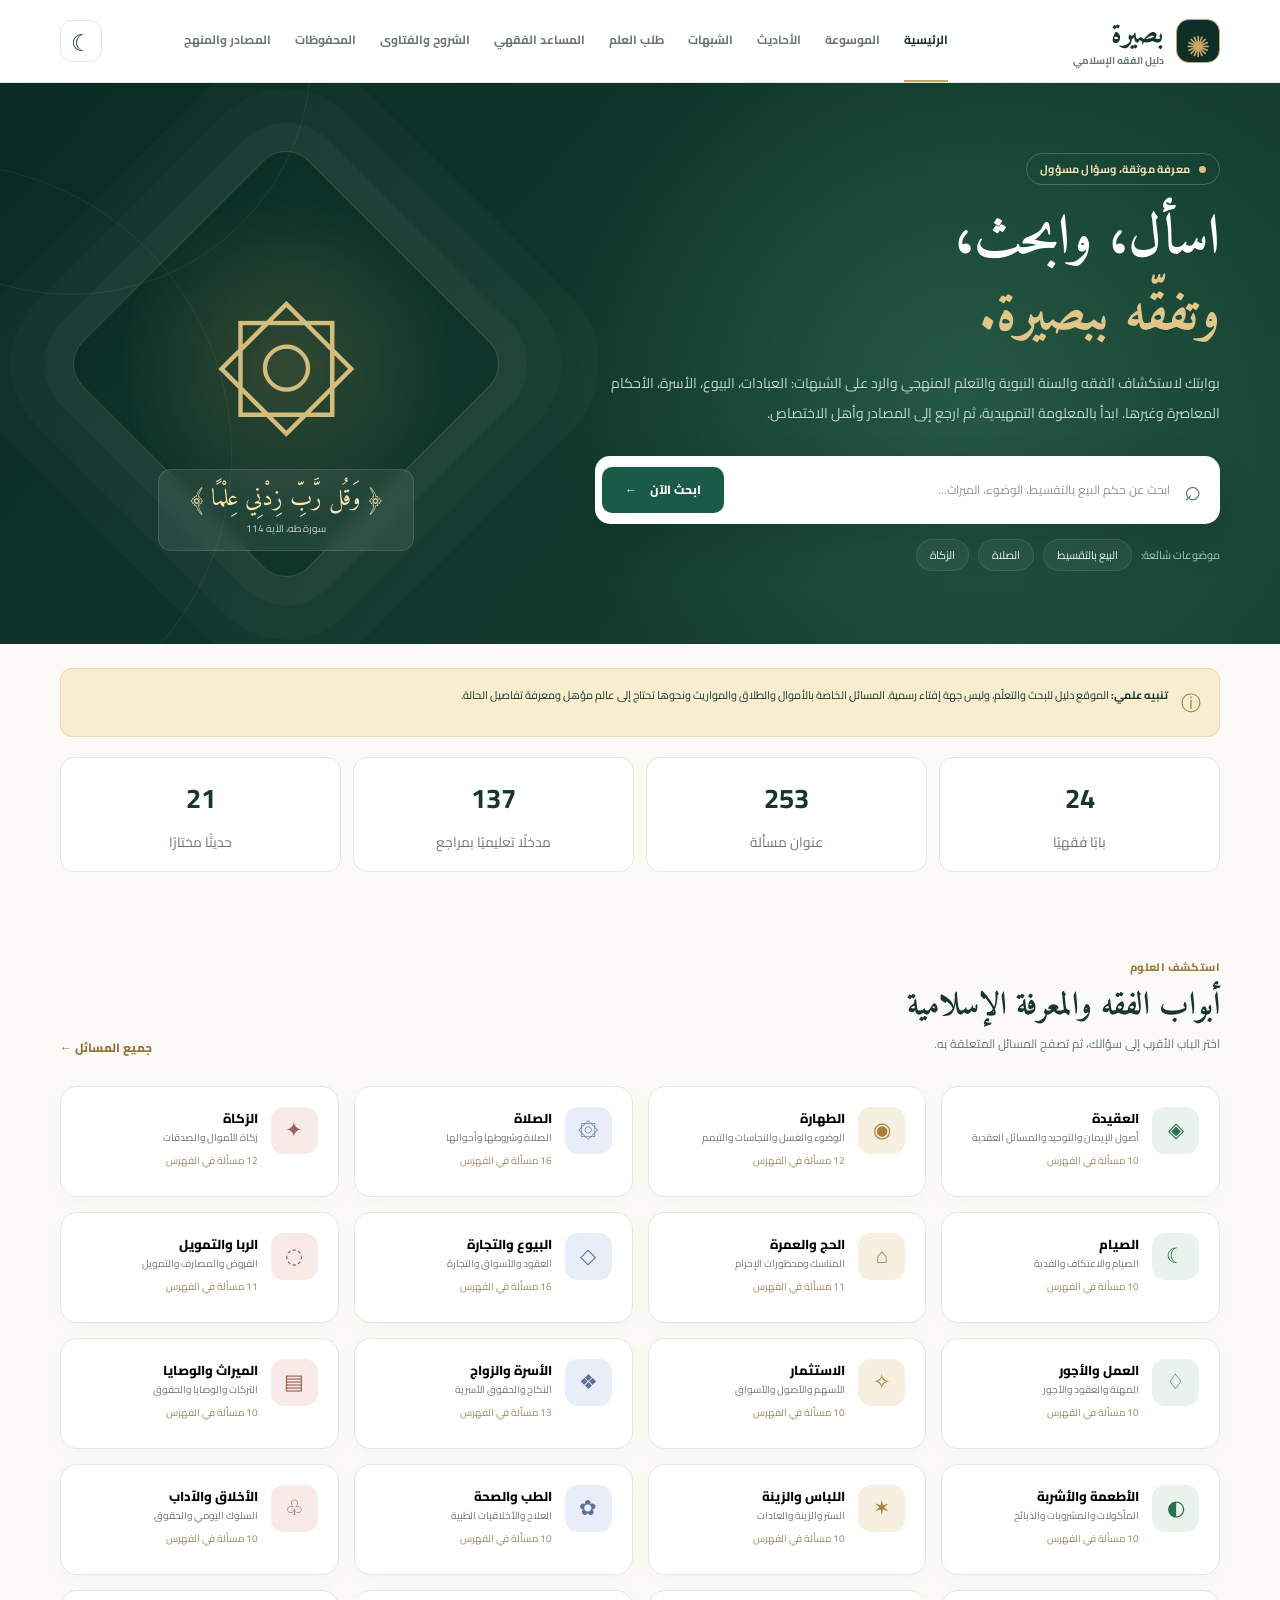
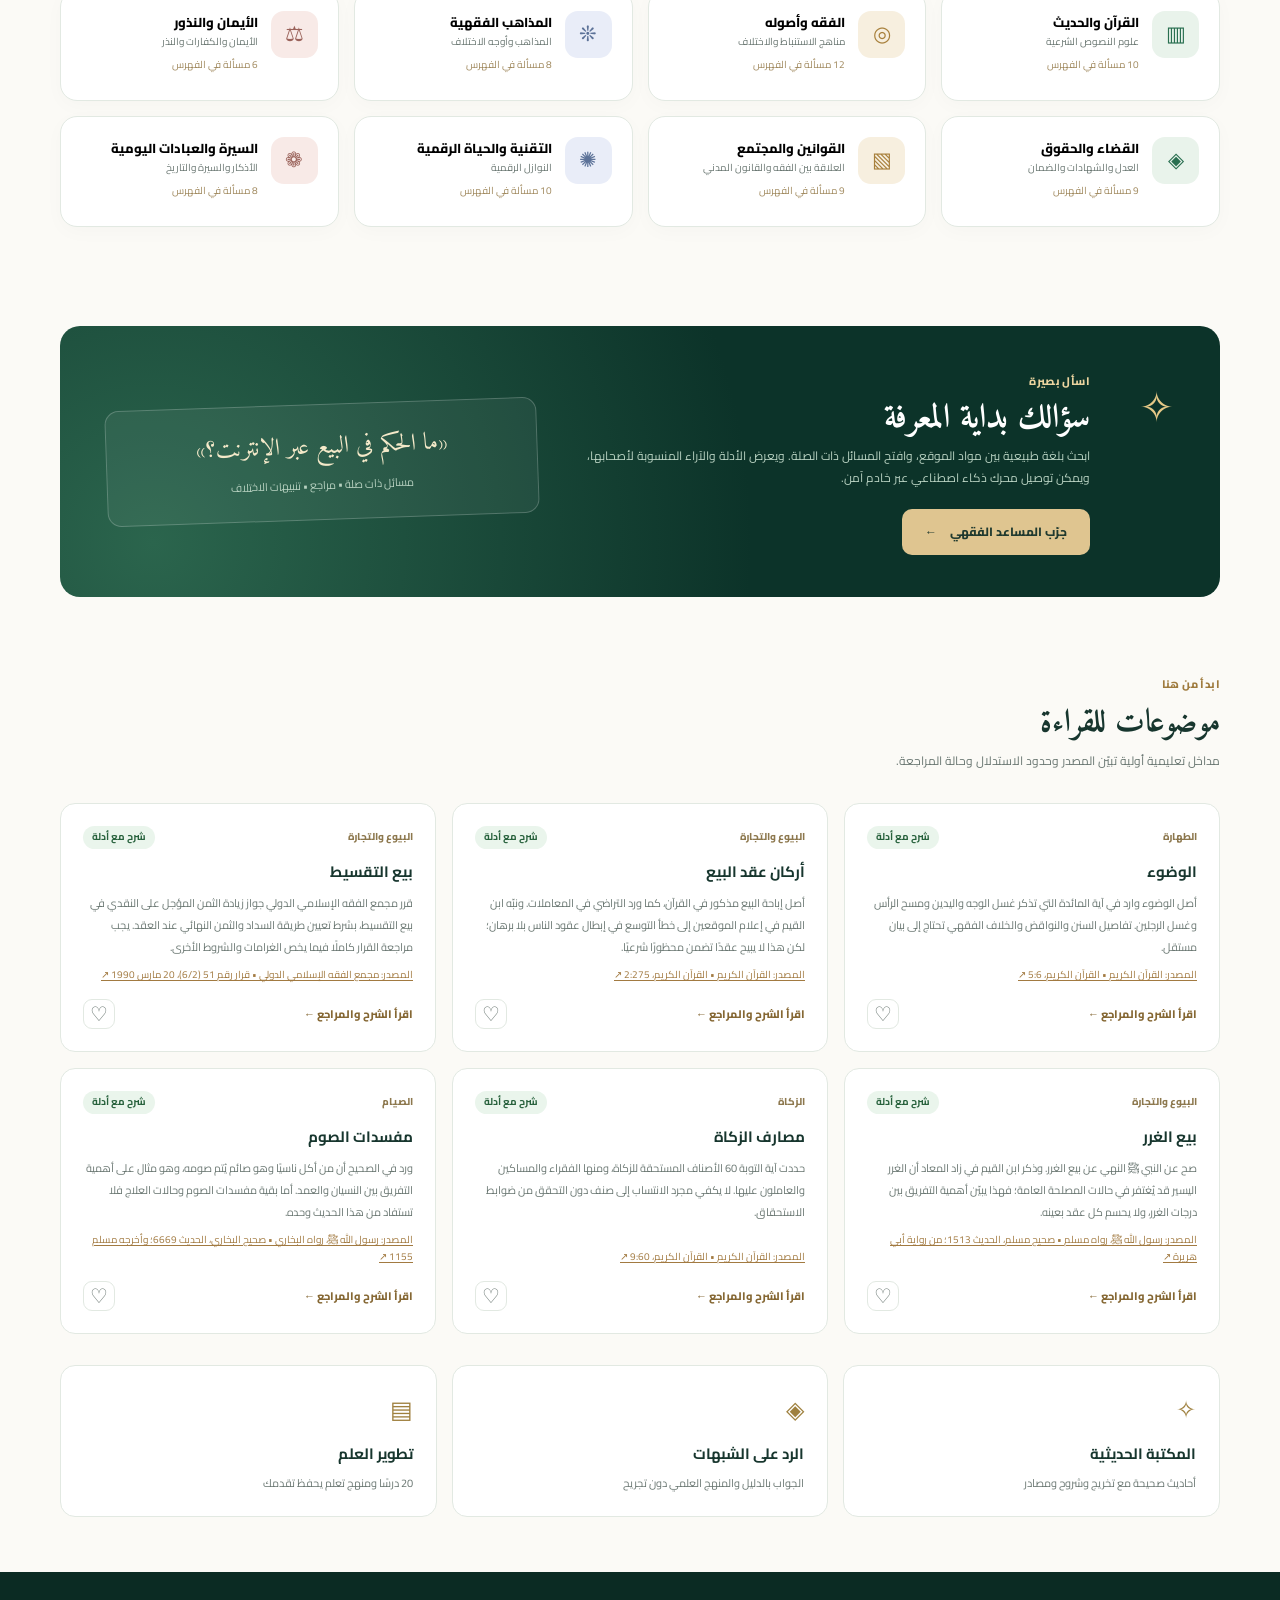
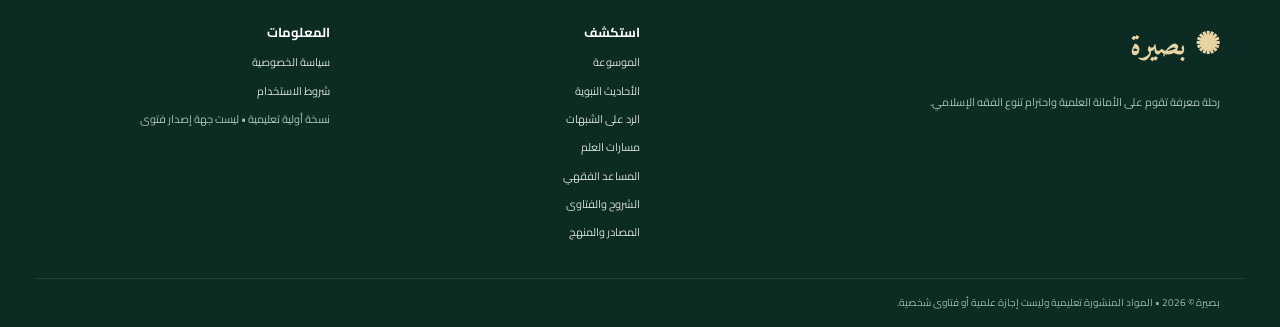
==== commit 42503413: "Muslim_Complete_Site_Ready_For_GitHub" ====
--- a/index.html
+++ b/index.html
@@ -3,13 +3,18 @@
 <head>
   <meta charset="utf-8">
   <meta name="viewport" content="width=device-width,initial-scale=1,viewport-fit=cover">
-  <meta name="description" content="بصيرة: فهرس معرفي منظم للمسائل الفقهية الإسلامية مع أبواب الفقه والشروح والمصادر ومساعد يبحث في المراجع الموثوقة.">
+  <meta name="description" content="بصيرة: موسوعة فقهية سنية تعليمية مع تخريج الأحاديث، الرد على الشبهات، مسارات طلب العلم، البحث في المسائل والمراجع الموثقة.">
+  <link rel="canonical" href="https://islamtanjawi.github.io/Muslim/">
+  <meta property="og:title" content="بصيرة | الفقه والسنة وطلب العلم">
+  <meta property="og:description" content="أبواب الفقه، الأحاديث الصحيحة، تفنيد الشبهات بالدليل، ومسارات تعلم متدرجة.">
+  <meta property="og:type" content="website">
   <meta name="theme-color" content="#0c3028">
+  <meta name="color-scheme" content="light dark">
   <title>بصيرة | دليل الفقه الإسلامي</title>
   <link rel="icon" href="favicon.svg" type="image/svg+xml">
-  <link rel="stylesheet" href="styles.css">
+  <link rel="stylesheet" href="styles.css?v=4">
   <script src="config.js"></script>
-  <script src="app.js" defer></script>
+  <script src="app.js?v=4" defer></script>
 </head>
 <body>
   <a class="skip" href="#main">انتقل للمحتوى</a>
@@ -19,38 +24,69 @@
       <nav class="desktop-nav" aria-label="القائمة الرئيسية">
         <a href="#/home" data-nav="home" class="active">الرئيسية</a>
         <a href="#/library" data-nav="library">الموسوعة</a>
-        <a href="#/assistant" data-nav="assistant">المساعد الفقهي</a><a href="#/guides" data-nav="guides">الشروح والفتاوى</a>
+        <a href="#/hadith" data-nav="hadith">الأحاديث</a><a href="#/doubts" data-nav="doubts">الشبهات</a><a href="#/learning" data-nav="learning">طلب العلم</a><a href="#/assistant" data-nav="assistant">المساعد الفقهي</a><a href="#/guides" data-nav="guides">الشروح والفتاوى</a>
         <a href="#/bookmarks" data-nav="bookmarks">المحفوظات</a>
         <a href="#/references" data-nav="references">المصادر والمنهج</a>
       </nav>
       <div class="header-actions"><button id="themeToggle" class="icon-button" aria-label="تغيير المظهر" title="تغيير المظهر">☾</button><button id="mobileToggle" class="icon-button mobile-only" aria-label="فتح القائمة" aria-expanded="false">☰</button></div>
     </div>
     <nav id="mobileNav" class="mobile-nav container" aria-label="قائمة الهاتف" hidden>
-      <a href="#/home">الرئيسية</a><a href="#/library">الموسوعة</a><a href="#/assistant">المساعد الفقهي</a><a href="#/guides">الشروح والفتاوى</a><a href="#/bookmarks">المحفوظات</a><a href="#/references">المصادر والمنهج</a>
+      <a href="#/home">الرئيسية</a><a href="#/library">الموسوعة</a><a href="#/hadith">الأحاديث النبوية</a><a href="#/doubts">الرد على الشبهات</a><a href="#/learning">مسارات العلم</a><a href="#/assistant">المساعد الفقهي</a><a href="#/guides">الشروح والفتاوى</a><a href="#/bookmarks">المحفوظات</a><a href="#/references">المصادر والمنهج</a>
     </nav>
   </header>
+  <div id="loadError" class="load-error container" role="alert" hidden><strong>تعذر تحميل قاعدة المعرفة</strong><p>تأكد من رفع ملفات JSON بجانب index.html وأن الموقع مفتوح عبر GitHub Pages أو خادم محلي.</p><button class="button subtle" type="button" id="retryLoad">إعادة المحاولة</button></div>
   <main id="main" tabindex="-1">
     <section data-page="home">
       <div class="hero"><div class="container hero-layout"><div class="hero-copy">
         <div class="eyebrow"><span class="eyebrow-dot"></span> معرفة موثقة، وسؤال مسؤول</div>
         <h1>اسأل، وابحث، <span>وتفقّه ببصيرة.</span></h1>
-        <p>بوابتك لاستكشاف أبواب الفقه الإسلامي: العبادات، البيوع، الأسرة، الأحكام المعاصرة وغيرها. ابدأ بالمعلومة التمهيدية، ثم ارجع إلى المصادر وأهل الاختصاص.</p>
+        <p>بوابتك لاستكشاف الفقه والسنة النبوية والتعلم المنهجي والرد على الشبهات: العبادات، البيوع، الأسرة، الأحكام المعاصرة وغيرها. ابدأ بالمعلومة التمهيدية، ثم ارجع إلى المصادر وأهل الاختصاص.</p>
         <form id="heroSearchForm" class="hero-search" role="search"><span class="search-mark">⌕</span><input id="heroSearch" placeholder="ابحث عن حكم البيع بالتقسيط، الوضوء، الميراث..." aria-label="البحث في المسائل"><button type="submit" class="button primary">ابحث الآن <span aria-hidden="true">←</span></button></form>
         <div class="hero-chips"><span>موضوعات شائعة:</span><button data-query="البيع بالتقسيط">البيع بالتقسيط</button><button data-query="الصلاة">الصلاة</button><button data-query="الزكاة">الزكاة</button></div>
       </div><div class="hero-art" aria-hidden="true"><div class="art-ornament"><div class="art-inner">۞</div></div><div class="art-verse"><span>﴿ وَقُل رَّبِّ زِدْنِي عِلْمًا ﴾</span><small>سورة طه، الآية 114</small></div></div></div></div>
       <div class="container">
         <div class="notice-banner"><span class="notice-icon">ⓘ</span><p><strong>تنبيه علمي:</strong> الموقع دليل للبحث والتعلّم، وليس جهة إفتاء رسمية. المسائل الخاصة بالأموال والطلاق والمواريث ونحوها تحتاج إلى عالم مؤهل ومعرفة تفاصيل الحالة.</p></div>
+        <div id="homeStats" class="home-stats" aria-live="polite"></div>
         <section class="section-pad" aria-labelledby="categoryTitle"><div class="section-head"><div><span class="section-kicker">استكشف العلوم</span><h2 id="categoryTitle">أبواب الفقه والمعرفة الإسلامية</h2><p>اختر الباب الأقرب إلى سؤالك، ثم تصفح المسائل المتعلقة به.</p></div><a class="text-link" href="#/library">جميع المسائل <span aria-hidden="true">←</span></a></div><div id="homeCategories" class="category-grid"></div></section>
         <section class="assistant-promo"><div class="promo-icon">✧</div><div><span class="section-kicker light">اسأل بصيرة</span><h2>سؤالك بداية المعرفة</h2><p>ابحث بلغة طبيعية بين مواد الموقع، وافتح المسائل ذات الصلة. ويعرض الأدلة والآراء المنسوبة لأصحابها، ويمكن توصيل محرك ذكاء اصطناعي عبر خادم آمن.</p><a href="#/assistant" class="button light-button">جرّب المساعد الفقهي <span aria-hidden="true">←</span></a></div><div class="promo-quote">«ما الحكم في البيع عبر الإنترنت؟»<div>مسائل ذات صلة • مراجع • تنبيهات الاختلاف</div></div></section>
-        <section class="section-pad"><div class="section-head"><div><span class="section-kicker">ابدأ من هنا</span><h2>موضوعات للقراءة</h2><p>مداخل علمية أولية مع روابط الأدلة المباشرة وحالة المراجعة.</p></div></div><div id="featuredTopics" class="topic-grid"></div></section>
+        <section class="section-pad"><div class="section-head"><div><span class="section-kicker">ابدأ من هنا</span><h2>موضوعات للقراءة</h2><p>مداخل تعليمية أولية تبيّن المصدر وحدود الاستدلال وحالة المراجعة.</p></div></div><div id="featuredTopics" class="topic-grid"></div></section>
+      <section class="knowledge-shortcuts"><a href="#/hadith"><span class="short-icon">✧</span><strong>المكتبة الحديثية</strong><small>أحاديث صحيحة مع تخريج وشروح ومصادر</small></a><a href="#/doubts"><span class="short-icon">◈</span><strong>الرد على الشبهات</strong><small>الجواب بالدليل والمنهج العلمي دون تجريح</small></a><a href="#/learning"><span class="short-icon">▤</span><strong>تطوير العلم</strong><small>20 درسًا ومنهج تعلم يحفظ تقدمك</small></a></section>
       </div>
     </section>
-    <section data-page="library" hidden><div class="page-banner container"><span class="section-kicker">المكتبة الفقهية</span><h1>تصفّح المسائل</h1><p>فهرس منظم حسب الأبواب. المواد المعلّمة «تمهيدي» تحتوي ملخصًا أوليًا، أما «فهرس» فهي عناوين لا تحتوي إجابات حتى تُوثّق وتُراجع علميًا.</p></div><div class="container library-layout"><aside class="library-sidebar"><div class="aside-title">الأبواب <button id="resetFilter">الكل</button></div><div id="libraryCategories" class="category-filter"></div></aside><div class="library-main"><div class="filter-panel"><div class="input-with-icon"><span>⌕</span><input id="librarySearch" type="search" placeholder="اكتب اسم المسألة أو كلمة من مضمونها..." aria-label="البحث في الفهرس"></div><div class="filter-line"><div id="libraryCount" class="result-count" aria-live="polite"></div><label for="statusFilter" class="select-label">نوع المادة <select id="statusFilter"><option value="all">الكل</option><option value="intro">مواد مسندة</option><option value="index">عناوين الفهرس</option></select></label></div></div><div id="libraryResults" class="topic-grid"></div><div id="libraryEmpty" class="empty-state" hidden><div>⌕</div><h3>لا توجد نتائج مطابقة</h3><p>جرّب كلمات أخرى أو تصفح الباب الأقرب.</p></div><div class="load-wrap"><button id="loadMore" class="button subtle">عرض المزيد من المسائل</button></div></div></div></section>
+    <section data-page="library" hidden><div class="page-banner container"><span class="section-kicker">المكتبة الفقهية</span><h1>تصفّح المسائل</h1><p>فهرس منظم حسب الأبواب. المواد ذات المراجع تتضمن مدخلًا تعليميًا موثقَ المصدر لا فتوى معتمدة، وأما العناوين الأخرى فلا تُنشَر بشأنها أحكام غير مسندة.</p></div><div class="container library-layout"><aside class="library-sidebar"><div class="aside-title">الأبواب <button id="resetFilter">الكل</button></div><div id="libraryCategories" class="category-filter"></div></aside><div class="library-main"><div class="filter-panel"><div class="input-with-icon"><span>⌕</span><input id="librarySearch" type="search" placeholder="اكتب اسم المسألة أو كلمة من مضمونها..." aria-label="البحث في الفهرس"></div><div class="filter-line"><div id="libraryCount" class="result-count" aria-live="polite"></div><label for="statusFilter" class="select-label">نوع المادة <select id="statusFilter"><option value="all">الكل</option><option value="intro">مواد مسندة</option><option value="index">عناوين الفهرس</option></select></label></div></div><div id="libraryResults" class="topic-grid"></div><div id="libraryEmpty" class="empty-state" hidden><div>⌕</div><h3>لا توجد نتائج مطابقة</h3><p>جرّب كلمات أخرى أو تصفح الباب الأقرب.</p></div><div class="load-wrap"><button id="loadMore" class="button subtle">عرض المزيد من المسائل</button></div></div></div></section>
     <section data-page="assistant" hidden><div class="page-banner container"><span class="section-kicker">المساعد الفقهي</span><h1>اسأل بصيرة</h1><p>اكتب سؤالك باللغة العربية. يبدأ المساعد من مصادر الموقع، وعند تشغيل الخادم يستطيع البحث في مصادر خارجية محددة ويرفق روابطها. ليس بديلًا عن الفتوى الشخصية.</p></div><div class="container chat-layout"><aside class="chat-side"><div class="side-card"><div class="side-card-icon">✦</div><h3>كيف تحصل على جواب أدق؟</h3><p>حدّد نوع المعاملة أو العبادة، وتفاصيلها المهمة، والمذهب الذي تريد الاطلاع عليه إن لزم.</p><div class="chat-rule">✓ إيراد روابط الأدلة المباشرة</div><div class="chat-rule">✓ التصريح بحدود المعلومات</div><div class="chat-rule">✓ نسبة أقوال العلماء لمصادرها</div><div class="chat-rule">✓ بحث خارجي عند ربط الخادم الآمن</div></div><div class="side-card faint"><h3>مهم قبل الاعتماد</h3><p>القرارات في الطلاق والميراث والمعاملات المعقدة تحتاج إلى جهة إفتاء مختصة. لا تكتب بيانات شخصية حساسة في المحادثة.</p></div></aside><div class="chat-panel"><div class="chat-topbar"><div class="chat-identity"><span class="bot-avatar">✺</span><div><strong>مساعد بصيرة</strong><small id="assistantMode">البحث في فهرس الموقع</small></div></div><button id="clearChat" class="clear-button">مسح المحادثة</button></div><div id="chatMessages" class="chat-messages" aria-live="polite"><div class="chat-bubble bot"><div class="bubble-author">✺ بصيرة</div><p>السلام عليكم ورحمة الله وبركاته. اكتب سؤالك، وسأبحث لك في المسائل الموجودة في الموقع وأعرض ما يفيدك دون ادعاء إصدار فتوى.</p></div></div><div id="chatSuggestions" class="chat-suggestions"><button data-ask="ما ضوابط البيع عبر الإنترنت؟">ما ضوابط البيع عبر الإنترنت؟</button><button data-ask="ما معنى نواقض الوضوء؟">ما معنى نواقض الوضوء؟</button><button data-ask="كيف أبدأ فهم أحكام الزكاة؟">كيف أبدأ فهم أحكام الزكاة؟</button></div><form id="chatForm" class="chat-composer"><label class="sr-only" for="chatInput">اكتب سؤالك</label><textarea id="chatInput" rows="2" placeholder="مثال: أبيع سلعة عبر الإنترنت وأحصل المال عند التسليم، ما المسائل التي ينبغي أن أفهمها؟" required maxlength="1500"></textarea><button id="sendChat" class="send-button" type="submit" aria-label="إرسال السؤال">←</button></form><p class="chat-footnote">عند عدم تشغيل الخادم، يعرض الموقع مصادر مقترحة للبحث ولا يدّعي أنه أجرى بحثًا حيًا. لا تُدخل بيانات حساسة.</p></div></div></section>
+
+    <section data-page="hadith" hidden>
+      <div class="page-banner container"><span class="section-kicker">من السنة النبوية</span><h1>مكتبة الأحاديث الصحيحة</h1><p>مختارات موضوعية من الصحيحين، مع التخريج ورقم الحديث وخلاصة تعليمية. المقتطف ليس متن الحديث كاملًا؛ انقر للمراجعة على المصدر الأصلي.</p></div>
+      <div class="container knowledge-layout">
+        <div class="knowledge-notice"><strong>التوثيق قبل النقل</strong><span>لا ننشر أحاديث ضعيفة أو موضوعة على أنها صحيحة. ورود الحديث في الصحيحين لا يعني أن كل تطبيق فقهي له متفق عليه، لذا يُرجع إلى شروح الحديث ومجموع الأدلة.</span></div>
+        <div class="knowledge-controls"><label for="hadithSearch">ابحث في الحديث وموضوعه</label><input id="hadithSearch" type="search" placeholder="مثال: البيوع، الصدق، الصيام، الصلاة..."/><span id="hadithCount" aria-live="polite"></span></div>
+        <div id="hadithCategories" class="pill-filters" aria-label="تصنيفات الأحاديث"></div>
+        <div id="hadithResults" class="knowledge-grid"></div>
+      </div>
+    </section>
+    <section data-page="doubts" hidden>
+      <div class="page-banner container"><span class="section-kicker">بالحجة والرحمة</span><h1>تفنيد الشبهات والأسئلة الشائعة</h1><p>فهم الشبهة أولًا، ثم بيان الدليل ومجال الاستدلال. الأسئلة ليست إساءة في حد ذاتها، ولا تُنسب أقوال إلى العلماء دون مصدر.</p></div>
+      <div class="container knowledge-layout">
+        <div class="knowledge-notice"><strong>منهج القسم</strong><span>نحدّد الدعوى، ونجمع أدلتها، ونتحقق من النص وسياقه، ونفرّق بين القطعي والظني والخلاف المعتبر. نناقش الأفكار دون مهاجمة أصحابها.</span></div>
+        <div class="knowledge-controls"><label for="doubtsSearch">ابحث في الشبهات</label><input id="doubtsSearch" type="search" placeholder="مثال: القيامة، الحديث، المال، اختلاف المذاهب..."/><span id="doubtsCount" aria-live="polite"></span></div>
+        <div id="doubtsResults" class="question-grid"></div>
+      </div>
+    </section>
+    <section data-page="learning" hidden>
+      <div class="page-banner container"><span class="section-kicker">منهج تدريجي</span><h1>مسارات طلب العلم</h1><p>تدرّج في الأساسيات والحديث والمعاملات ومنهج الرد على الشبهات. احفظ تقدمك على هذا الجهاز، واقرأ الدليل قبل وضع علامة إتمام الدرس.</p></div>
+      <div class="container knowledge-layout">
+        <div class="knowledge-notice"><strong>اجعل العلم عملًا</strong><span>تقدّم شخصي محلي على جهازك، لا شهادة شرعية ولا حكم على مستوى معرفتك. يتطلب الإفتاء دراسة علمية متخصصة وإجازة أهل العلم.</span></div>
+        <div class="progress-summary"><div><strong>إنجاز المسارات</strong><p id="learningProgressText">0 من 20 درسًا</p></div><div class="progress-bar"><span id="learningProgressBar"></span></div><button class="button subtle" id="resetLearning" type="button">تصفير التقدم</button></div>
+        <div id="learningResults" class="tracks-grid"></div>
+        <div class="section-head video-head"><div><span class="section-kicker">مواد مقترحة للمراجعة</span><h2>مرئيات من الروابط التي أرسلتها</h2><p>نعرض عنوان الفيديو ورابطه فقط. لم يُستخرج تفريغ كامل أو تُعتمد محتويات الفيديو كفتاوى أو مصادر نصية.</p></div></div>
+        <div id="videoResults" class="knowledge-grid"></div>
+      </div>
+    </section>
     <section data-page="guides" hidden>
       <div class="page-banner container"><span class="section-kicker">تعلّم بالدليل</span><h1>الشروح والفتاوى المنقولة</h1><p>ملخصات تمهيدية مع المصادر، وقرارات فقهية منشورة في جهاتها الأصلية. الفتوى المنقولة تُنسب إلى جهتها ولا يصدرها الموقع بنفسه.</p></div>
       <div class="container guide-layout">
-       <div class="guide-notice">القرآن الكريم والسنة الثابتة أصل الاستدلال، مع فهم أهل العلم من المذاهب السنية المعتبرة. الأحكام المستنبطة لا تُلصق بالنصوص دون شرح وتوثيق، وجميع الشروح الحالية مسودات لم تعتمدها هيئة علمية.</div>
+       <div class="guide-notice">القرآن الكريم والسنة الثابتة أصل الاستدلال، مع فهم أهل العلم من المذاهب السنية المعتبرة. الأحكام المستنبطة لا تُلصق بالنصوص دون شرح وتوثيق، وهذه مواد تعليمية مؤشرة بمراجعها، ولم تصدر لها شهادة اعتماد من هيئة إفتاء.</div>
        <div class="guide-feature-grid"><a href="https://iifa-aifi.org/ar/1849.html" target="_blank" rel="noopener noreferrer" class="guide-feature"><strong>قرار البيع بالتقسيط</strong><span>مجمع الفقه الإسلامي الدولي، القرار 64 (7/2)</span><em>اقرأ القرار الأصلي ↗</em></a><a href="https://iifa-aifi.org/1789.html" target="_blank" rel="noopener noreferrer" class="guide-feature"><strong>العقود بوسائل الاتصال</strong><span>مجمع الفقه الإسلامي الدولي، القرار 52 (6/3)</span><em>اقرأ القرار الأصلي ↗</em></a><a href="https://www.dar-alifta.org/ar" target="_blank" rel="noopener noreferrer" class="guide-feature"><strong>فتاوى منشورة من جهة إفتاء</strong><span>دار الإفتاء المصرية — ابحث عن الفتوى على الموقع الأصلي</span><em>افتح الموقع ↗</em></a></div>
        <div class="section-head"><div><span class="section-kicker">المواد الموجودة</span><h2>شروح مبنية على نصوص محددة</h2><p id="guidesCount"></p></div></div><div id="guidesTopics" class="topic-grid"></div><div class="load-wrap"><button type="button" id="loadGuides" class="button subtle">المزيد من الشروح</button></div>
       </div>
@@ -63,10 +99,16 @@
   <a href="https://dorar.net/feqhia" target="_blank" rel="noopener noreferrer"><strong>الموسوعة الفقهية — الدرر السنية</strong><span>أحكام فقهية وأقوال العلماء مع أدلتها</span><em>فتح المصدر ↗</em></a>
   <a href="https://iifa-aifi.org/ar" target="_blank" rel="noopener noreferrer"><strong>مجمع الفقه الإسلامي الدولي</strong><span>قرارات جماعية للمسائل المالية والمعاصرة</span><em>فتح المصدر ↗</em></a>
   <a href="https://www.dar-alifta.org/ar" target="_blank" rel="noopener noreferrer"><strong>دار الإفتاء المصرية</strong><span>فتاوى منشورة باسم الجهة مع تفاصيل السؤال</span><em>فتح المصدر ↗</em></a>
-</div></section><section class="roadmap"><h2>ضوابط التعامل مع القرآن والسنة</h2><p>النص القرآني يُذكر مع رقم الآية. الحديث يُذكر مع كتابه ورقمه وحكم أهل الحديث عليه إن احتاج. لا يُنسب قول ابن القيم أو غيره إلى النبي ﷺ، ولا يُستنبط حكم من آية مبتورة دون السياق وبقية الأدلة. المقارنة بين المذاهب تحتاج تحريرًا علميًا، ولا يوجد اعتماد شرعي شامل لهذه النسخة.</p><h2>ماذا بعد هذه النسخة؟</h2><p>إضافة نصوص محققة مع الإحالات المباشرة لصفحات المراجع، ومراجعة علمية متخصصة، وعرض الأقوال حسب المذهب، وفهرسة المصادر الأصلية، ولوحة تحكم لإدارة المحتوى.</p><p>يُمنع نسخ موسوعات أو كتب كاملة إلى قاعدة البيانات دون التحقق من تراخيصها وحقوق استخدامها.</p></section></div></section>
+</div></section><section class="reference-section" aria-labelledby="sourceIndexTitle">
+  <h2 id="sourceIndexTitle">فهرس الأدلة والمراجع داخل الموقع</h2>
+  <p class="source-intro">يمكنك البحث في المراجع المرتبطة بمسائل الموسوعة، والانتقال مباشرة إلى نصها الأصلي. وجود مرجع لا يعني وحده أن كل استنباط منه قد تمت مراجعته شرعيًا.</p>
+  <div class="source-controls"><label for="sourceSearch">البحث في المصدر</label><input id="sourceSearch" type="search" placeholder="ابحث عن كتاب أو آية أو حديث أو عالم..."><label for="sourceType">نوع المرجع</label><select id="sourceType"><option value="all">الكل</option><option value="quran">القرآن</option><option value="hadith">الحديث</option><option value="scholar">أقوال العلماء</option><option value="council">قرارات المجامع</option></select></div>
+  <p id="sourceCount" class="result-count" aria-live="polite"></p><div id="sourceLibrary" class="source-index-grid"></div><div class="load-wrap"><button id="moreSources" class="button subtle" type="button">عرض المزيد من المراجع</button></div>
+</section>
+<section class="roadmap"><h2>ضوابط التعامل مع القرآن والسنة</h2><p>النص القرآني يُذكر مع رقم الآية. الحديث يُذكر مع كتابه ورقمه وحكم أهل الحديث عليه إن احتاج. لا يُنسب قول ابن القيم أو غيره إلى النبي ﷺ، ولا يُستنبط حكم من آية مبتورة دون السياق وبقية الأدلة. المقارنة بين المذاهب تحتاج تحريرًا علميًا، ولا يوجد اعتماد شرعي شامل لهذه النسخة.</p><h2>ماذا بعد هذه النسخة؟</h2><p>إضافة نصوص محققة مع الإحالات المباشرة لصفحات المراجع، ومراجعة علمية متخصصة، وعرض الأقوال حسب المذهب، وفهرسة المصادر الأصلية، ولوحة تحكم لإدارة المحتوى.</p><p>يُمنع نسخ موسوعات أو كتب كاملة إلى قاعدة البيانات دون التحقق من تراخيصها وحقوق استخدامها.</p></section></div></section>
   </main>
   <div id="topicModal" class="modal-shell" hidden><div class="modal-backdrop" data-close-modal></div><article class="topic-modal" role="dialog" aria-modal="true" aria-labelledby="topicTitle"><button class="modal-close" id="closeTopic" aria-label="إغلاق">×</button><div id="topicDetail"></div></article></div>
-  <footer class="footer"><div class="container footer-inner"><div><a href="#/home" class="footer-brand">✺ بصيرة</a><p>رحلة معرفة تقوم على الأمانة العلمية واحترام تنوع الفقه الإسلامي.</p></div><div><strong>استكشف</strong><a href="#/library">الموسوعة</a><a href="#/assistant">المساعد الفقهي</a><a href="#/guides">الشروح والفتاوى</a><a href="#/references">المصادر والمنهج</a></div><div><strong>المعلومات</strong><a href="privacy.html">سياسة الخصوصية</a><a href="terms.html">شروط الاستخدام</a><small>نسخة أولية تعليمية • ليست جهة إصدار فتوى</small></div></div><div class="container footer-bottom">بصيرة © <span id="year"></span> • المواد المنشورة تعليمية وليست إجازة علمية أو فتاوى شخصية.</div></footer>
+  <footer class="footer"><div class="container footer-inner"><div><a href="#/home" class="footer-brand">✺ بصيرة</a><p>رحلة معرفة تقوم على الأمانة العلمية واحترام تنوع الفقه الإسلامي.</p></div><div><strong>استكشف</strong><a href="#/library">الموسوعة</a><a href="#/hadith">الأحاديث النبوية</a><a href="#/doubts">الرد على الشبهات</a><a href="#/learning">مسارات العلم</a><a href="#/assistant">المساعد الفقهي</a><a href="#/guides">الشروح والفتاوى</a><a href="#/references">المصادر والمنهج</a></div><div><strong>المعلومات</strong><a href="privacy.html">سياسة الخصوصية</a><a href="terms.html">شروط الاستخدام</a><small>نسخة أولية تعليمية • ليست جهة إصدار فتوى</small></div></div><div class="container footer-bottom">بصيرة © <span id="year"></span> • المواد المنشورة تعليمية وليست إجازة علمية أو فتاوى شخصية.</div></footer>
   <div id="toast" class="toast" role="status" aria-live="polite" hidden></div>
 </body>
 </html>
--- a/styles.css
+++ b/styles.css
@@ -15,3 +15,20 @@
 @media(max-width:1090px){.desktop-nav{gap:12px}.desktop-nav a{font-size:10px}.brand{min-width:145px}.header-inner{gap:12px}}
 @media(max-width:800px){.guide-feature-grid{grid-template-columns:repeat(2,1fr)}}
 @media(max-width:570px){.guide-feature-grid{grid-template-columns:1fr}.chat-bubble{max-width:99%}}
+
+/* V3: hadith, doubts, structured learning — responsive and keyboard-friendly */
+.knowledge-shortcuts{display:grid;grid-template-columns:repeat(3,minmax(0,1fr));gap:15px;margin:4px 0 55px}.knowledge-shortcuts>a{border:1px solid var(--edge);background:var(--surface);padding:22px 23px;border-radius:15px;display:flex;gap:7px;flex-direction:column;transition:transform .2s,border-color .2s}.knowledge-shortcuts>a:hover{transform:translateY(-2px);border-color:#b99d62}.knowledge-shortcuts strong{font-size:15px}.knowledge-shortcuts small{font-size:11px;color:var(--muted);line-height:1.8}.short-icon{font-size:24px;color:#9f803e}.knowledge-layout{padding-bottom:76px}.knowledge-notice{display:grid;gap:5px;border:1px solid var(--edge);background:var(--soft);padding:18px 24px;border-radius:14px;margin-bottom:22px}.knowledge-notice strong{font-size:14px}.knowledge-notice span{font-size:12px;color:var(--muted);line-height:2}.knowledge-controls{display:flex;flex-wrap:wrap;align-items:center;gap:15px;margin-bottom:13px}.knowledge-controls label{font-size:12px;font-weight:800}.knowledge-controls input{min-width:180px;flex:1;border:1px solid var(--edge);border-radius:10px;padding:12px 15px;background:var(--surface);color:var(--ink);font:inherit;font-size:12px}.knowledge-controls span{font-size:11px;color:var(--muted)}.pill-filters{display:flex;flex-wrap:wrap;gap:7px;margin-bottom:22px}.pill-filters button{border:1px solid var(--edge);color:var(--muted);background:var(--surface);border-radius:24px;padding:7px 13px;font-size:11px;cursor:pointer}.pill-filters button.selected{background:var(--deep);color:#fff}.knowledge-grid{display:grid;grid-template-columns:repeat(3,minmax(0,1fr));gap:15px}.knowledge-card,.doubt-card{background:var(--surface);border:1px solid var(--edge);border-radius:15px;padding:22px;display:flex;flex-direction:column;gap:12px;min-width:0;overflow-wrap:anywhere}.knowledge-meta{display:flex;justify-content:space-between;gap:8px;font-size:10px;color:#b28b49;font-weight:700}.knowledge-card h3,.doubt-card h3{font-size:16px;line-height:1.8;margin:0}.knowledge-card blockquote{margin:0;border-inline-start:3px solid #ba995d;padding-inline:13px;font:700 21px/1.8 Amiri,serif}.knowledge-card p,.doubt-card p{font-size:12px;line-height:2;color:var(--muted);margin:0}.knowledge-footer{display:grid;gap:12px;border-top:1px solid var(--edge);margin-top:auto;padding-top:13px}.knowledge-footer strong{font-size:11px}.knowledge-footer a,.doubt-sources a,.lesson-sources a{font-size:11px;text-decoration:underline;text-underline-offset:3px;color:#ad8749;line-height:1.7}.question-grid{display:grid;grid-template-columns:repeat(2,minmax(0,1fr));gap:17px}.method{display:grid;gap:5px;background:var(--soft);padding:11px;border-radius:9px;font-size:11px}.method span{color:var(--muted);line-height:1.9}.doubt-sources{display:flex;gap:8px;flex-wrap:wrap;margin-top:auto;padding:13px 0 0;border-top:1px solid var(--edge)}.doubt-sources strong{flex-basis:100%;font-size:11px}.doubt-sources a{border:1px solid var(--edge);padding:5px 9px;border-radius:6px}.doubt-card .button{align-self:flex-start;font-size:11px;margin-top:7px}.progress-summary{display:flex;align-items:center;gap:22px;background:var(--surface);border:1px solid var(--edge);padding:16px 19px;border-radius:14px;margin-bottom:20px}.progress-summary strong{font-size:13px}.progress-summary p{font-size:11px;color:var(--muted);margin:4px 0}.progress-bar{flex:1;background:var(--soft);height:12px;border-radius:30px;overflow:hidden;min-width:50px}.progress-bar span{display:block;width:0;height:100%;background:#389d6a;border-radius:30px;transition:width .2s}.tracks-grid{display:grid;grid-template-columns:repeat(2,minmax(0,1fr));gap:18px}.track-card{border:1px solid var(--edge);background:var(--surface);border-radius:15px;padding:21px}.track-head{display:flex;gap:15px;align-items:flex-start;border-bottom:1px solid var(--edge);padding-bottom:14px}.track-icon{font-size:26px;color:#ad8749}.track-head h2{font-size:16px;margin:0}.track-head p{font-size:11px;color:var(--muted);line-height:1.8;margin:5px 0}.track-head small{font-weight:700;color:#a08045}.track-card ol{padding:0;list-style:none;margin:0}.track-card li{border-bottom:1px solid var(--edge)}.track-card li:last-child{border:0}.lesson-check{display:flex;gap:12px;align-items:start;cursor:pointer;padding:12px 0}.lesson-check input{margin-top:5px;accent-color:#207f58;width:18px;height:18px;flex:0 0 auto}.lesson-check>span{display:flex;flex-direction:column;gap:3px;min-width:0}.lesson-check strong{font-size:12px}.lesson-check small{color:var(--muted);font-size:11px;line-height:1.8}.lesson-sources{display:flex;flex-wrap:wrap;column-gap:11px;row-gap:3px}.video-head{margin-top:55px}.empty-knowledge{padding:36px;background:var(--soft);color:var(--muted);border-radius:13px}input:focus-visible,button:focus-visible,a:focus-visible{outline:3px solid #c8a45d;outline-offset:3px}@media(max-width:1190px){.desktop-nav{display:none}.mobile-only{display:block}.mobile-nav:not([hidden]){display:grid;grid-template-columns:repeat(3,minmax(0,1fr));padding-bottom:14px;gap:5px}.mobile-nav a{font-size:11px;padding:10px;border-radius:6px;background:var(--soft);color:var(--muted)}}@media(max-width:850px){.knowledge-grid{grid-template-columns:repeat(2,minmax(0,1fr))}.knowledge-shortcuts{grid-template-columns:1fr 1fr}.question-grid{grid-template-columns:1fr}}@media(max-width:620px){.knowledge-grid,.tracks-grid,.knowledge-shortcuts{grid-template-columns:1fr}.mobile-nav:not([hidden]){grid-template-columns:repeat(2,1fr)}.progress-summary{flex-wrap:wrap}.progress-bar{flex-basis:100%;order:3}.knowledge-controls label{width:100%}.knowledge-controls input{min-width:0}.knowledge-card,.doubt-card{padding:17px}.knowledge-shortcuts>a{padding:16px}}
+
+/* V4: bibliographic index, status metrics and graceful loading */
+.home-stats{display:grid;grid-template-columns:repeat(4,minmax(0,1fr));gap:12px;margin:20px 0 8px}
+.home-stats>div{display:flex;flex-direction:column;align-items:center;justify-content:center;text-align:center;padding:16px 8px;border:1px solid var(--edge);border-radius:14px;background:var(--surface,#fff);gap:5px}
+.home-stats strong{font-size:1.7rem;font-variant-numeric:tabular-nums;color:var(--ink)}
+.home-stats span{font-size:.85rem;color:var(--muted,#66756e)}
+.source-controls{display:grid;grid-template-columns:auto minmax(160px,1fr) auto minmax(130px,.45fr);align-items:center;gap:10px;margin:16px 0}
+.source-controls input,.source-controls select{min-width:0;width:100%;border:1px solid var(--edge);border-radius:10px;padding:12px;background:var(--surface,#fff);color:inherit}
+.source-index-grid{display:grid;grid-template-columns:repeat(2,minmax(0,1fr));gap:14px}
+.source-index-grid .source-item{margin:0;min-width:0;overflow-wrap:anywhere}
+.source-index-grid .source-item a{display:inline-block;margin-top:8px}
+.load-error{border:1px solid #b45309;background:#fffbeb;color:#78350f;border-radius:14px;padding:20px;margin-top:18px}
+.load-error p{margin:8px 0}
+@media(max-width:750px){.home-stats{grid-template-columns:repeat(2,minmax(0,1fr))}.source-controls{grid-template-columns:1fr;gap:8px}.source-index-grid{grid-template-columns:1fr}}
